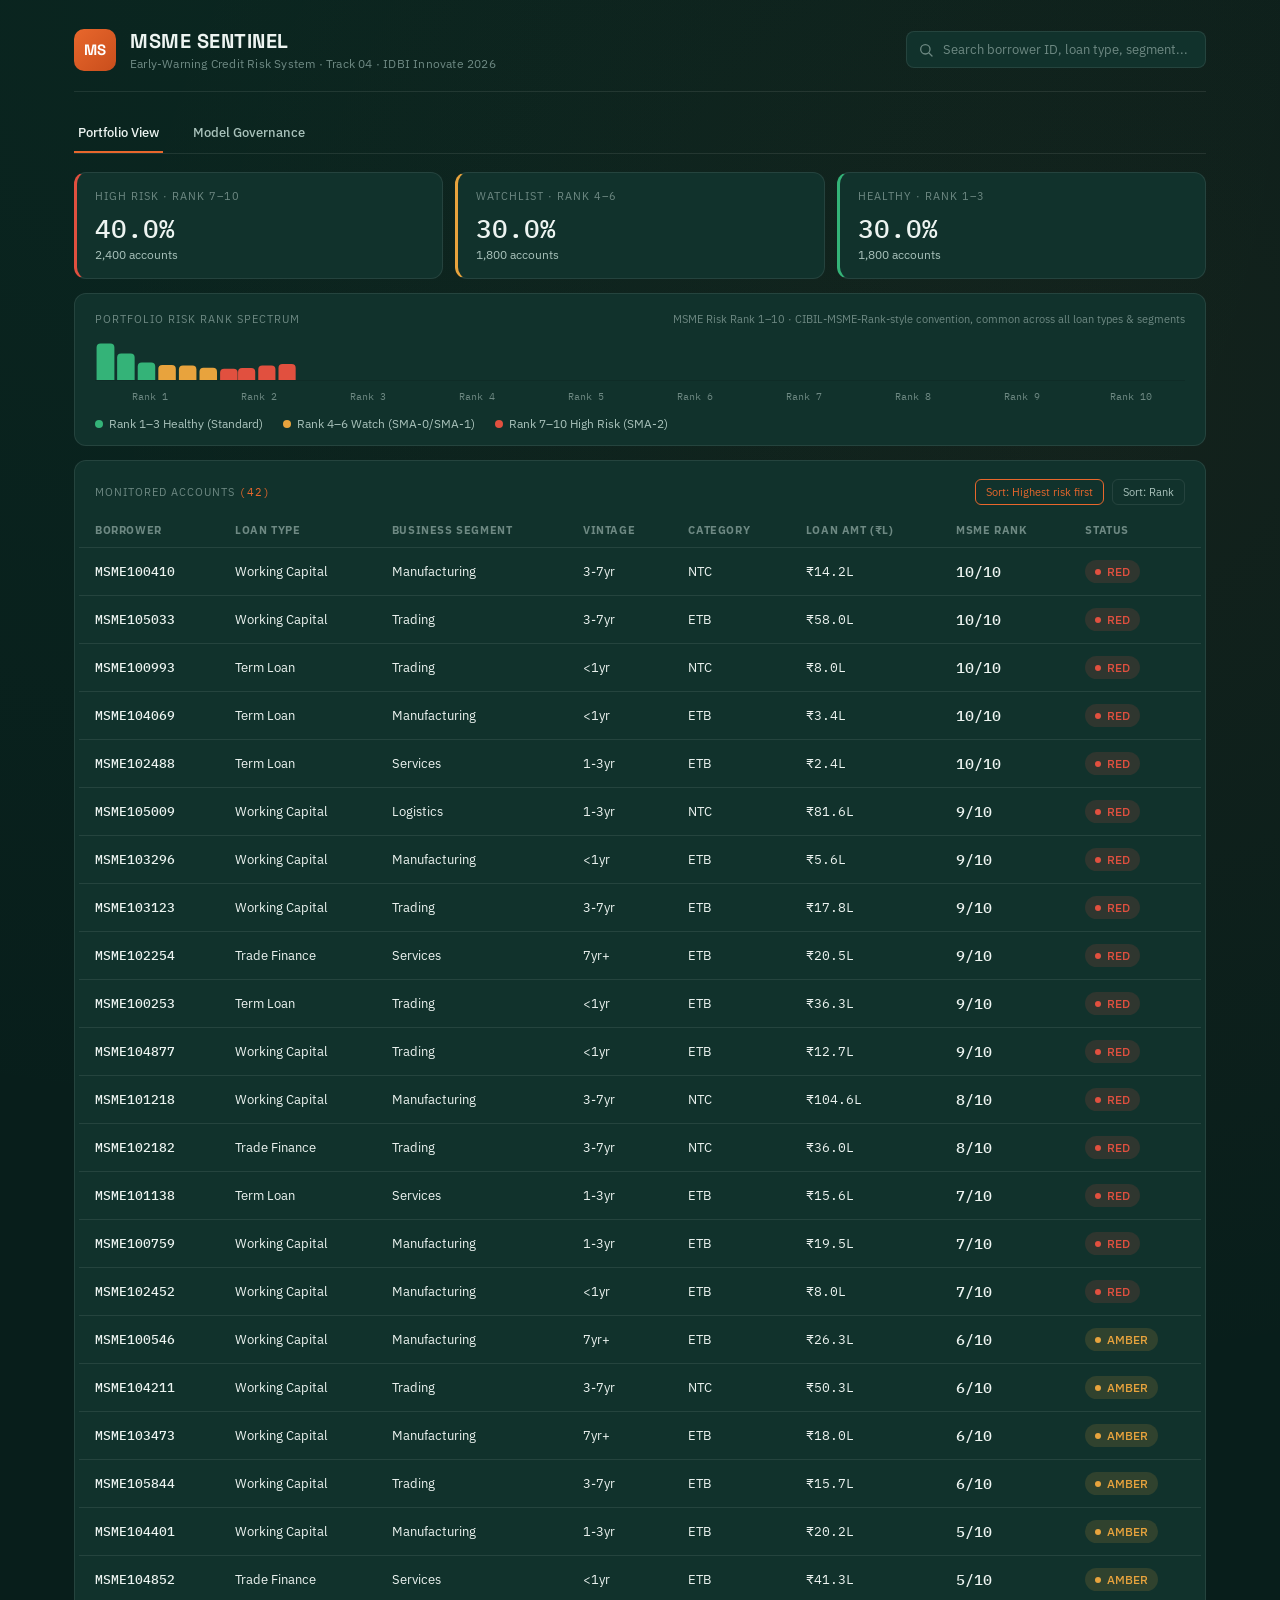
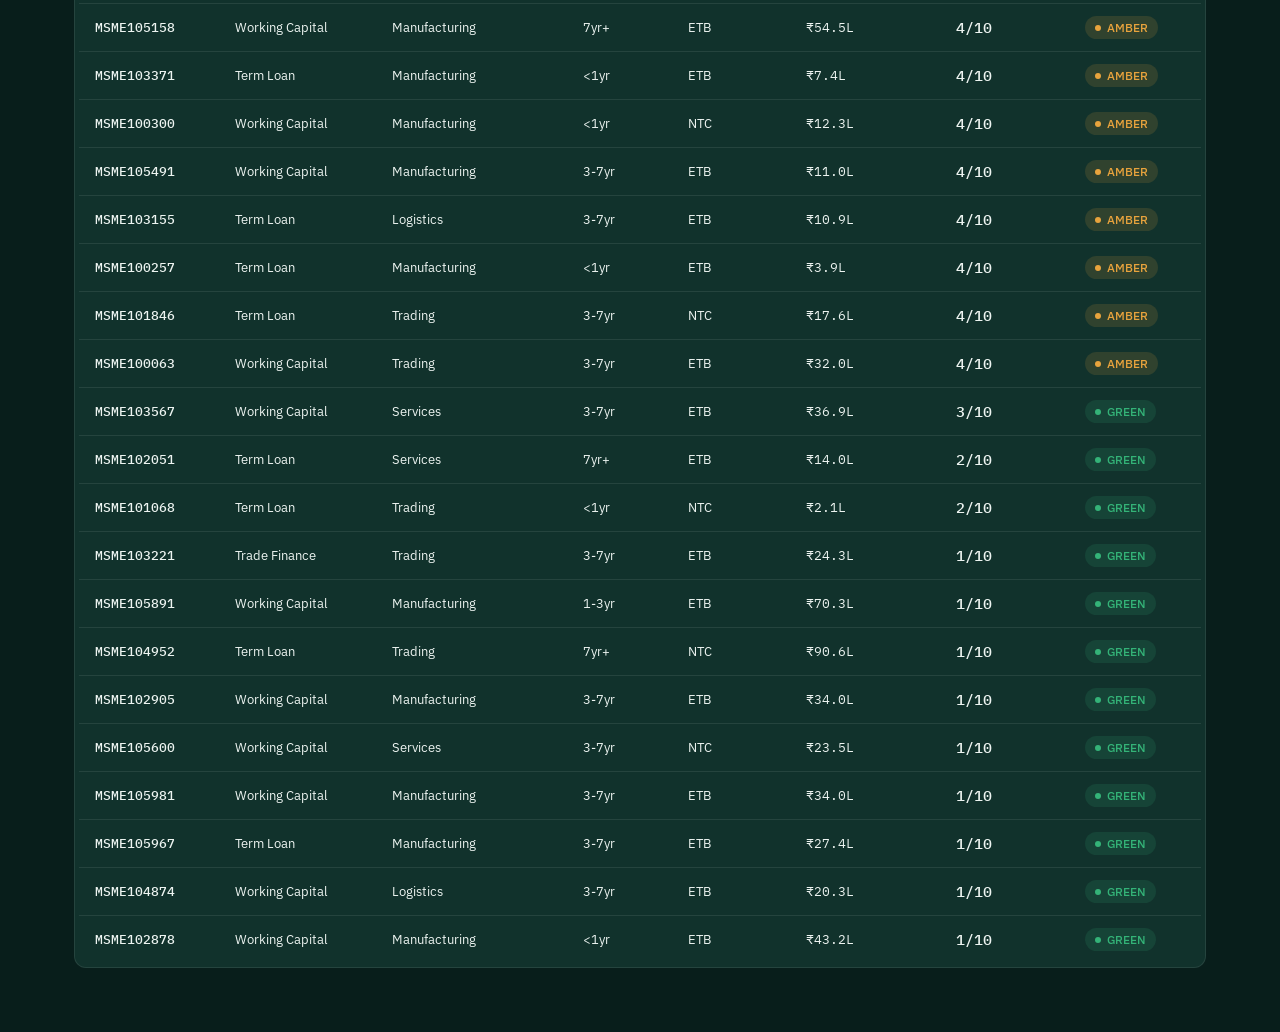
==== dashboard/index.html @ 447400e3 "Initial commit" ====
<!DOCTYPE html>
<html lang="en">
<head>
<meta charset="UTF-8" />
<meta name="viewport" content="width=device-width, initial-scale=1.0" />
<title>MSME Sentinel — Early Warning System | IDBI Innovate 2026</title>
<link rel="preconnect" href="https://fonts.googleapis.com">
<link href="https://fonts.googleapis.com/css2?family=Space+Grotesk:wght@500;600;700&family=IBM+Plex+Sans:wght@400;500;600&family=IBM+Plex+Mono:wght@400;500;600&display=swap" rel="stylesheet">
<script src="vendor/chart.umd.js"></script>
<link rel="stylesheet" href="style.css">
</head>
<body>

<div class="app">

  <header class="topbar">
    <div class="brand">
      <div class="brand-mark">MS</div>
      <div class="brand-text">
        <div class="brand-name">MSME SENTINEL</div>
        <div class="brand-tag">Early-Warning Credit Risk System &middot; Track 04 &middot; IDBI Innovate 2026</div>
      </div>
    </div>
    <div class="topbar-right">
      <div class="search-wrap">
        <svg class="search-icon" viewBox="0 0 24 24" width="16" height="16"><circle cx="11" cy="11" r="7" fill="none" stroke="currentColor" stroke-width="2"/><line x1="21" y1="21" x2="16.65" y2="16.65" stroke="currentColor" stroke-width="2" stroke-linecap="round"/></svg>
        <input id="searchInput" type="text" placeholder="Search borrower ID, loan type, segment..." />
      </div>
    </div>
  </header>

  <nav class="tabs">
    <button class="tab-btn active" data-tab="portfolio">Portfolio View</button>
    <button class="tab-btn" data-tab="governance">Model Governance</button>
  </nav>

  <div class="tab-panel" id="tabPortfolio">
    <section class="summary-strip">
      <div class="rag-tiles" id="ragTiles"></div>
    </section>

    <section class="spectrum-panel">
      <div class="spectrum-header">
        <span>PORTFOLIO RISK RANK SPECTRUM</span>
        <span class="spectrum-sub">MSME Risk Rank 1&ndash;10 &middot; CIBIL-MSME-Rank-style convention, common across all loan types &amp; segments</span>
      </div>
      <div id="spectrumChartWrap"><canvas id="spectrumChart" height="70"></canvas></div>
      <div class="spectrum-legend">
        <span><i class="dot green"></i>Rank 1&ndash;3 Healthy (Standard)</span>
        <span><i class="dot amber"></i>Rank 4&ndash;6 Watch (SMA-0/SMA-1)</span>
        <span><i class="dot red"></i>Rank 7&ndash;10 High Risk (SMA-2)</span>
      </div>
    </section>

    <section class="table-panel">
      <div class="table-header-row">
        <div class="table-title">MONITORED ACCOUNTS <span id="accountCount"></span></div>
        <div class="table-sort">
          <button class="sort-btn active" data-sort="risk">Sort: Highest risk first</button>
          <button class="sort-btn" data-sort="rank">Sort: Rank</button>
        </div>
      </div>
      <div class="table-wrap">
        <table id="accountsTable">
          <thead>
            <tr>
              <th>Borrower</th>
              <th>Loan Type</th>
              <th>Business Segment</th>
              <th>Vintage</th>
              <th>Category</th>
              <th>Loan Amt (₹L)</th>
              <th>MSME Rank</th>
              <th>Status</th>
            </tr>
          </thead>
          <tbody id="accountsTbody"></tbody>
        </table>
      </div>
    </section>
  </div>

  <div class="tab-panel hidden" id="tabGovernance">
    <section class="gov-panel">
      <div class="gov-header">
        <div>
          <div class="gov-title">Model Performance &amp; Validation</div>
          <div class="gov-sub">For model risk, audit, and technical review &middot; not part of daily loan-officer workflow</div>
        </div>
      </div>

      <div class="gov-primary">
        <div class="gov-primary-label">PRIMARY METRIC (per problem statement ask)</div>
        <div class="gov-primary-row">
          <div class="gov-primary-value" id="govBalancedAcc">--</div>
          <div class="gov-primary-desc">
            Balanced Accuracy<br/>
            <span class="gov-note">Correctly accounts for class imbalance in default data — see note below</span>
          </div>
        </div>
      </div>

      <div class="gov-supporting-label">SUPPORTING RIGOR METRICS</div>
      <div class="gov-metrics-grid" id="govMetricsGrid"></div>

      <div class="gov-callout">
        <strong>Why balanced accuracy, not raw accuracy:</strong> on this imbalanced default dataset, a model
        that predicts "no default" for every account can score 90%+ raw accuracy while being useless.
        Balanced accuracy (average of sensitivity and specificity) is still honestly "accuracy" — just measured
        correctly. AUC-ROC, KS-statistic, and Gini coefficient are the industry-standard credit-risk metrics that
        confirm this number reflects real discriminative power, not an artifact of class imbalance.
        Full reasoning: <code>docs/metrics_note.md</code>.
      </div>
    </section>
  </div>

</div>

<div class="scrim" id="scrim"></div>
<aside class="drawer" id="drawer">
  <button class="drawer-close" id="drawerClose" aria-label="Close">&times;</button>
  <div id="drawerContent"></div>
</aside>

<script src="app.js"></script>
</body>
</html>
---- dashboard/style.css ----
:root {
  --ink-950: #081E1B;
  --ink-900: #0C2723;
  --panel-850: #11322C;
  --panel-800: #163B34;
  --hairline: rgba(237, 244, 241, 0.09);
  --text-hi: #EDF4F1;
  --text-mid: #A9C2BB;
  --text-low: #6E8983;
  --accent-orange: #E8672C;
  --accent-orange-dim: rgba(232, 103, 44, 0.16);
  --green: #34B378;
  --green-dim: rgba(52, 179, 120, 0.14);
  --amber: #E8A33D;
  --amber-dim: rgba(232, 163, 61, 0.14);
  --red: #E1503F;
  --red-dim: rgba(225, 80, 63, 0.14);

  --font-display: 'Space Grotesk', sans-serif;
  --font-body: 'IBM Plex Sans', sans-serif;
  --font-mono: 'IBM Plex Mono', monospace;
}

* { box-sizing: border-box; }

body {
  margin: 0;
  background: var(--ink-950);
  background-image:
    radial-gradient(circle at 15% 0%, rgba(52,179,120,0.05), transparent 40%),
    radial-gradient(circle at 85% 15%, rgba(232,103,44,0.05), transparent 40%);
  color: var(--text-hi);
  font-family: var(--font-body);
  -webkit-font-smoothing: antialiased;
}

.app {
  max-width: 1180px;
  margin: 0 auto;
  padding: 28px 24px 64px;
}

/* ---------- Topbar ---------- */
.topbar {
  display: flex;
  justify-content: space-between;
  align-items: center;
  padding-bottom: 20px;
  border-bottom: 1px solid var(--hairline);
  margin-bottom: 22px;
  flex-wrap: wrap;
  gap: 16px;
}
.brand { display: flex; align-items: center; gap: 14px; }
.brand-mark {
  width: 42px; height: 42px;
  border-radius: 10px;
  background: linear-gradient(135deg, var(--accent-orange), #c94e1c);
  display: flex; align-items: center; justify-content: center;
  font-family: var(--font-display);
  font-weight: 700;
  font-size: 15px;
  color: #fff;
  letter-spacing: 0.5px;
  flex-shrink: 0;
}
.brand-name {
  font-family: var(--font-display);
  font-weight: 700;
  font-size: 20px;
  letter-spacing: 0.5px;
}
.brand-tag {
  font-size: 12px;
  color: var(--text-low);
  margin-top: 2px;
  letter-spacing: 0.2px;
}
.search-wrap {
  position: relative;
  display: flex;
  align-items: center;
}
.search-icon {
  position: absolute;
  left: 12px;
  color: var(--text-low);
}
#searchInput {
  background: var(--panel-850);
  border: 1px solid var(--hairline);
  border-radius: 8px;
  padding: 9px 14px 9px 36px;
  color: var(--text-hi);
  font-family: var(--font-body);
  font-size: 13px;
  width: 300px;
  outline: none;
  transition: border-color 0.15s;
}
#searchInput:focus { border-color: var(--accent-orange); }
#searchInput::placeholder { color: var(--text-low); }

/* ---------- Summary strip ---------- */
.summary-strip {
  display: flex;
  gap: 14px;
  margin-bottom: 14px;
  flex-wrap: wrap;
}
.rag-tiles { display: flex; gap: 12px; flex: 1; min-width: 320px; }
.rag-tile {
  flex: 1;
  background: var(--panel-850);
  border: 1px solid var(--hairline);
  border-radius: 12px;
  padding: 16px 18px;
  border-left: 3px solid transparent;
}
.rag-tile.green { border-left-color: var(--green); }
.rag-tile.amber { border-left-color: var(--amber); }
.rag-tile.red { border-left-color: var(--red); }
.rag-tile-label {
  font-size: 11px;
  letter-spacing: 1px;
  color: var(--text-low);
  text-transform: uppercase;
  margin-bottom: 8px;
}
.rag-tile-value {
  font-family: var(--font-mono);
  font-size: 26px;
  font-weight: 500;
}
.rag-tile-sub { font-size: 12px; color: var(--text-mid); margin-top: 2px; }

.metrics-tile {
  background: var(--panel-850);
  border: 1px solid var(--hairline);
  border-radius: 12px;
  padding: 16px 18px;
  min-width: 300px;
}
.metrics-tile-label {
  font-size: 11px; letter-spacing: 1px; color: var(--text-low);
  margin-bottom: 10px;
}
.metrics-row { display: flex; gap: 22px; }
.metric-item { display: flex; flex-direction: column; }
.metric-value {
  font-family: var(--font-mono);
  font-size: 20px;
  color: var(--accent-orange);
}
.metric-label { font-size: 11px; color: var(--text-mid); margin-top: 2px; }

/* ---------- Spectrum ---------- */
.spectrum-panel {
  background: var(--panel-850);
  border: 1px solid var(--hairline);
  border-radius: 12px;
  padding: 18px 20px 14px;
  margin-bottom: 14px;
}
.spectrum-header {
  display: flex;
  justify-content: space-between;
  align-items: baseline;
  font-size: 11px;
  letter-spacing: 1px;
  color: var(--text-low);
  margin-bottom: 10px;
  flex-wrap: wrap;
  gap: 4px;
}
.spectrum-sub { text-transform: none; letter-spacing: 0; color: var(--text-low); }
#spectrumChartWrap { height: 70px; }
.spectrum-legend {
  display: flex; gap: 20px; margin-top: 10px;
  font-size: 12px; color: var(--text-mid);
}
.spectrum-legend .dot { display: inline-block; width: 8px; height: 8px; border-radius: 50%; margin-right: 6px; }
.dot.red { background: var(--red); }
.dot.amber { background: var(--amber); }
.dot.green { background: var(--green); }

/* ---------- Table ---------- */
.table-panel {
  background: var(--panel-850);
  border: 1px solid var(--hairline);
  border-radius: 12px;
  padding: 6px 4px 4px;
}
.table-header-row {
  display: flex; justify-content: space-between; align-items: center;
  padding: 12px 16px 8px;
  flex-wrap: wrap; gap: 8px;
}
.table-title {
  font-size: 11px; letter-spacing: 1px; color: var(--text-low);
}
#accountCount { color: var(--accent-orange); font-family: var(--font-mono); }
.table-sort { display: flex; gap: 8px; }
.sort-btn {
  background: transparent;
  border: 1px solid var(--hairline);
  color: var(--text-mid);
  font-size: 11px;
  padding: 5px 10px;
  border-radius: 6px;
  cursor: pointer;
  font-family: var(--font-body);
}
.sort-btn.active { border-color: var(--accent-orange); color: var(--accent-orange); }

.table-wrap { overflow-x: auto; }
table { width: 100%; border-collapse: collapse; }
thead th {
  text-align: left;
  font-size: 10.5px;
  letter-spacing: 0.6px;
  text-transform: uppercase;
  color: var(--text-low);
  padding: 10px 16px;
  border-bottom: 1px solid var(--hairline);
  white-space: nowrap;
}
tbody td {
  padding: 12px 16px;
  font-size: 13px;
  border-bottom: 1px solid var(--hairline);
  white-space: nowrap;
}
tbody tr { cursor: pointer; transition: background 0.1s; }
tbody tr:hover { background: rgba(237,244,241,0.03); }
tbody tr:last-child td { border-bottom: none; }
.mono { font-family: var(--font-mono); }
.borrower-id { color: var(--text-hi); font-family: var(--font-mono); font-weight: 500; }

.badge {
  display: inline-flex; align-items: center; gap: 6px;
  font-size: 11.5px; font-weight: 500;
  padding: 4px 10px; border-radius: 20px;
}
.badge .dot { width: 6px; height: 6px; border-radius: 50%; }
.badge.green { background: var(--green-dim); color: var(--green); }
.badge.amber { background: var(--amber-dim); color: var(--amber); }
.badge.red { background: var(--red-dim); color: var(--red); }
.badge.green .dot { background: var(--green); }
.badge.amber .dot { background: var(--amber); }
.badge.red .dot { background: var(--red); }

.score-cell { font-family: var(--font-mono); font-size: 15px; font-weight: 500; color: var(--text-hi); }

/* ---------- Drawer ---------- */
.scrim {
  position: fixed; inset: 0;
  background: rgba(4,12,10,0.55);
  backdrop-filter: blur(2px);
  opacity: 0; pointer-events: none;
  transition: opacity 0.2s;
  z-index: 40;
}
.scrim.open { opacity: 1; pointer-events: auto; }

.drawer {
  position: fixed; top: 0; right: 0; bottom: 0;
  width: min(460px, 92vw);
  background: var(--ink-900);
  border-left: 1px solid var(--hairline);
  transform: translateX(100%);
  transition: transform 0.25s cubic-bezier(.4,0,.2,1);
  z-index: 50;
  overflow-y: auto;
  padding: 24px 26px 40px;
}
.drawer.open { transform: translateX(0); }
.drawer-close {
  position: absolute; top: 18px; right: 20px;
  background: none; border: none; color: var(--text-mid);
  font-size: 22px; cursor: pointer; line-height: 1;
}
.drawer-close:hover { color: var(--text-hi); }

.dw-id { font-family: var(--font-mono); font-size: 13px; color: var(--text-mid); }
.dw-meta { font-size: 13px; color: var(--text-mid); margin-top: 4px; margin-bottom: 20px; }

.dw-score-row { display: flex; align-items: flex-end; gap: 16px; margin-bottom: 18px; }
.dw-score { font-family: var(--font-mono); font-size: 52px; font-weight: 500; line-height: 1; }
.dw-score.green { color: var(--green); }
.dw-score.amber { color: var(--amber); }
.dw-score.red { color: var(--red); }
.dw-pd { font-size: 12px; color: var(--text-mid); padding-bottom: 6px; }

.dw-section-label {
  font-size: 10.5px; letter-spacing: 1px; text-transform: uppercase;
  color: var(--text-low); margin: 22px 0 10px;
}
.dw-chart-wrap { height: 160px; background: var(--panel-800); border-radius: 10px; padding: 10px; }

.reason-list { list-style: none; padding: 0; margin: 0; }
.reason-list li {
  display: flex; align-items: center; gap: 10px;
  padding: 9px 0; font-size: 13.5px;
  border-bottom: 1px solid var(--hairline);
}
.reason-list li:last-child { border-bottom: none; }
.reason-list .rdot { width: 6px; height: 6px; border-radius: 50%; flex-shrink: 0; }

.meta-grid {
  display: grid; grid-template-columns: 1fr 1fr; gap: 12px 16px;
  margin-top: 4px;
}
.meta-item { }
.meta-item-label { font-size: 10.5px; color: var(--text-low); text-transform: uppercase; letter-spacing: 0.5px; }
.meta-item-value { font-size: 13.5px; margin-top: 3px; }
.meta-item-value.mono { font-family: var(--font-mono); }

/* ---------- Tabs ---------- */
.tabs {
  display: flex;
  gap: 4px;
  margin-bottom: 18px;
  border-bottom: 1px solid var(--hairline);
}
.tab-btn {
  background: transparent;
  border: none;
  color: var(--text-mid);
  font-family: var(--font-body);
  font-size: 13px;
  font-weight: 500;
  padding: 10px 4px;
  margin-right: 22px;
  cursor: pointer;
  border-bottom: 2px solid transparent;
  transition: color 0.15s, border-color 0.15s;
}
.tab-btn.active { color: var(--text-hi); border-bottom-color: var(--accent-orange); }
.tab-btn:hover:not(.active) { color: var(--text-hi); }
.tab-panel.hidden { display: none; }

/* ---------- Model Governance panel ---------- */
.gov-panel {
  background: var(--panel-850);
  border: 1px solid var(--hairline);
  border-radius: 12px;
  padding: 24px 26px;
}
.gov-header { margin-bottom: 20px; }
.gov-title { font-family: var(--font-display); font-size: 16px; font-weight: 600; }
.gov-sub { font-size: 12px; color: var(--text-low); margin-top: 3px; }

.gov-primary-label, .gov-supporting-label {
  font-size: 10.5px; letter-spacing: 1px; color: var(--text-low); margin-bottom: 10px;
}
.gov-primary {
  background: var(--panel-800);
  border-radius: 10px;
  padding: 18px 20px;
  margin-bottom: 22px;
}
.gov-primary-row { display: flex; align-items: center; gap: 18px; }
.gov-primary-value {
  font-family: var(--font-mono);
  font-size: 42px;
  font-weight: 500;
  color: var(--accent-orange);
}
.gov-primary-desc { font-size: 13px; color: var(--text-hi); }
.gov-note { font-size: 11.5px; color: var(--text-low); }

.gov-metrics-grid {
  display: grid;
  grid-template-columns: repeat(4, 1fr);
  gap: 14px;
  margin-bottom: 22px;
}
.gov-metric-card {
  background: var(--panel-800);
  border-radius: 10px;
  padding: 14px 16px;
}
.gov-metric-value { font-family: var(--font-mono); font-size: 20px; color: var(--text-hi); }
.gov-metric-label { font-size: 11px; color: var(--text-mid); margin-top: 4px; }

.gov-callout {
  font-size: 12.5px;
  line-height: 1.6;
  color: var(--text-mid);
  border-left: 3px solid var(--accent-orange);
  padding: 12px 16px;
  background: rgba(232,103,44,0.06);
  border-radius: 0 8px 8px 0;
}
.gov-callout code { font-family: var(--font-mono); font-size: 11.5px; color: var(--accent-orange); }

@media (max-width: 720px) {
  .rag-tiles { flex-wrap: wrap; }
  .rag-tile { flex: 1 1 calc(50% - 6px); min-width: 0; }
  #searchInput { width: 100%; }
  .topbar-right { width: 100%; }
  .gov-metrics-grid { grid-template-columns: repeat(2, 1fr); }
}
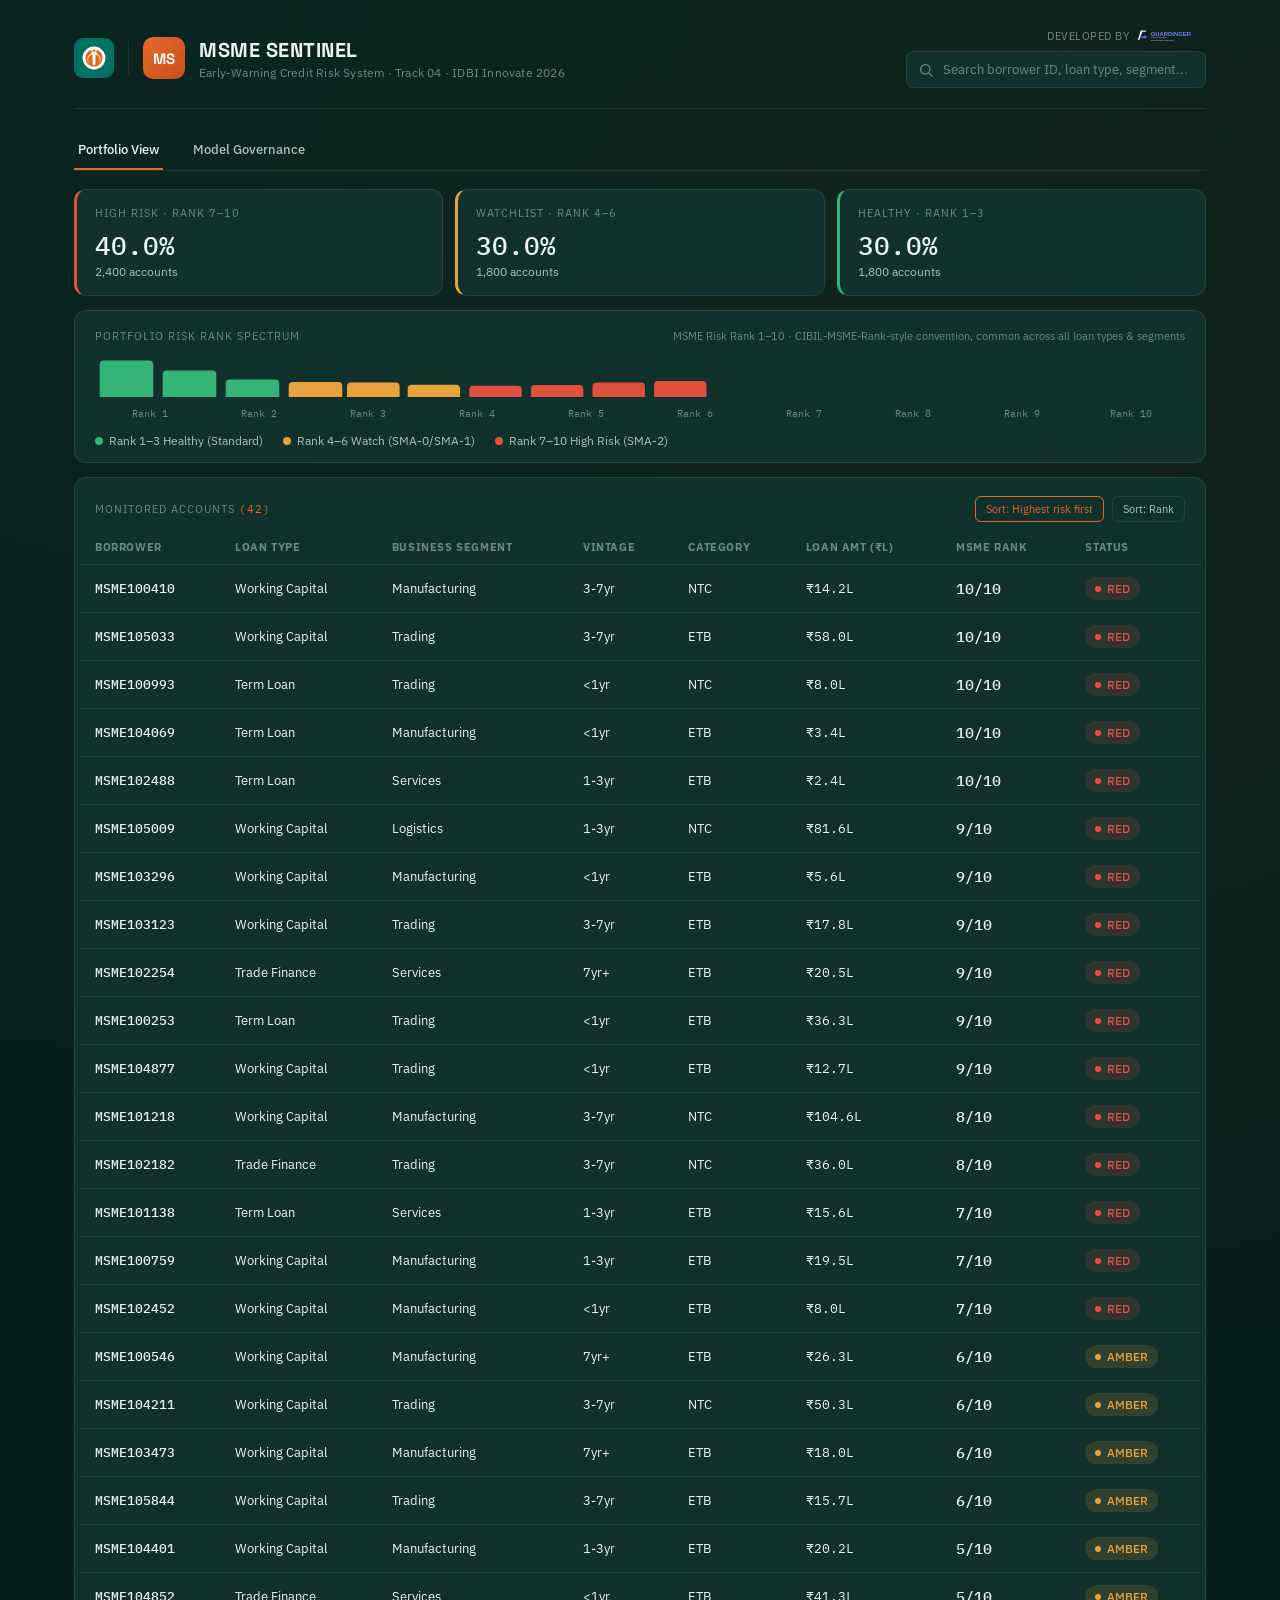
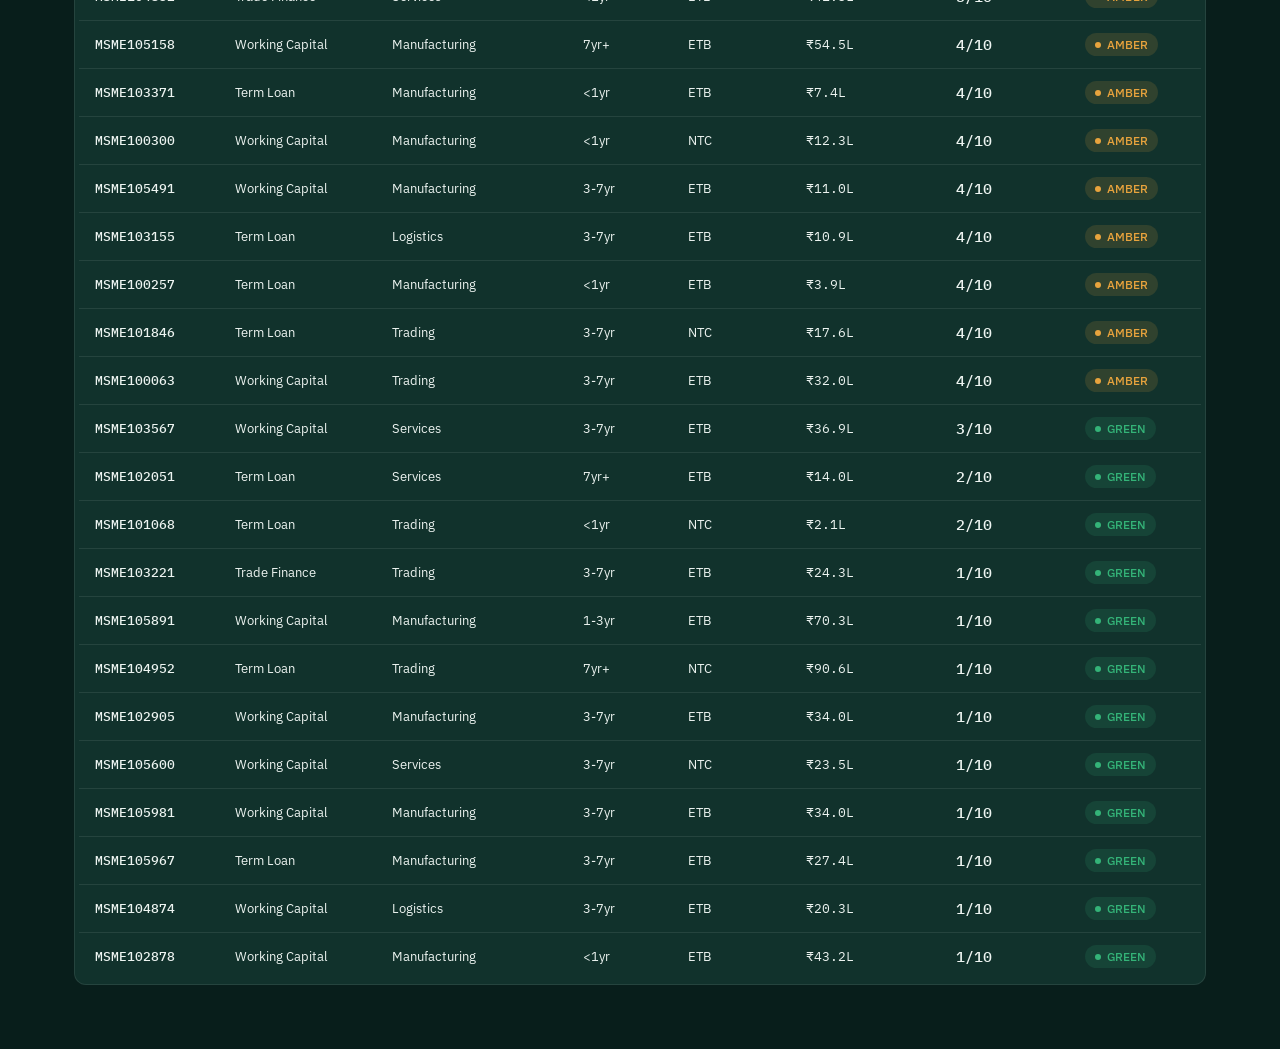
==== commit bc786a0a: "Add IDBI Bank + Guardinger branding, team details, and wireframe diagram" ====
--- a/dashboard/index.html
+++ b/dashboard/index.html
@@ -4,6 +4,7 @@
 <meta charset="UTF-8" />
 <meta name="viewport" content="width=device-width, initial-scale=1.0" />
 <title>MSME Sentinel — Early Warning System | IDBI Innovate 2026</title>
+<link rel="icon" type="image/svg+xml" href="assets/idbi-bank-logo.svg">
 <link rel="preconnect" href="https://fonts.googleapis.com">
 <link href="https://fonts.googleapis.com/css2?family=Space+Grotesk:wght@500;600;700&family=IBM+Plex+Sans:wght@400;500;600&family=IBM+Plex+Mono:wght@400;500;600&display=swap" rel="stylesheet">
 <script src="vendor/chart.umd.js"></script>
@@ -15,6 +16,8 @@
 
   <header class="topbar">
     <div class="brand">
+      <img src="assets/idbi-bank-logo.svg" alt="IDBI Bank" class="institution-logo" />
+      <div class="brand-divider"></div>
       <div class="brand-mark">MS</div>
       <div class="brand-text">
         <div class="brand-name">MSME SENTINEL</div>
@@ -22,6 +25,10 @@
       </div>
     </div>
     <div class="topbar-right">
+      <div class="dev-credit">
+        <span class="dev-credit-label">Developed by</span>
+        <img src="assets/guardinger-logo-onDark.svg" alt="Guardinger Advanced Technologies" class="dev-credit-logo" />
+      </div>
       <div class="search-wrap">
         <svg class="search-icon" viewBox="0 0 24 24" width="16" height="16"><circle cx="11" cy="11" r="7" fill="none" stroke="currentColor" stroke-width="2"/><line x1="21" y1="21" x2="16.65" y2="16.65" stroke="currentColor" stroke-width="2" stroke-linecap="round"/></svg>
         <input id="searchInput" type="text" placeholder="Search borrower ID, loan type, segment..." />
--- a/dashboard/style.css
+++ b/dashboard/style.css
@@ -52,6 +52,17 @@
   gap: 16px;
 }
 .brand { display: flex; align-items: center; gap: 14px; }
+.institution-logo {
+  width: 40px; height: 40px;
+  border-radius: 9px;
+  flex-shrink: 0;
+}
+.brand-divider {
+  width: 1px;
+  height: 34px;
+  background: var(--hairline);
+  flex-shrink: 0;
+}
 .brand-mark {
   width: 42px; height: 42px;
   border-radius: 10px;
@@ -76,6 +87,24 @@
   margin-top: 2px;
   letter-spacing: 0.2px;
 }
+.topbar-right {
+  display: flex;
+  flex-direction: column;
+  align-items: flex-end;
+  gap: 8px;
+}
+.dev-credit {
+  display: flex;
+  align-items: center;
+  gap: 7px;
+}
+.dev-credit-label {
+  font-size: 10.5px;
+  letter-spacing: 0.5px;
+  color: var(--text-low);
+  text-transform: uppercase;
+}
+.dev-credit-logo { height: 15px; width: auto; }
 .search-wrap {
   position: relative;
   display: flex;
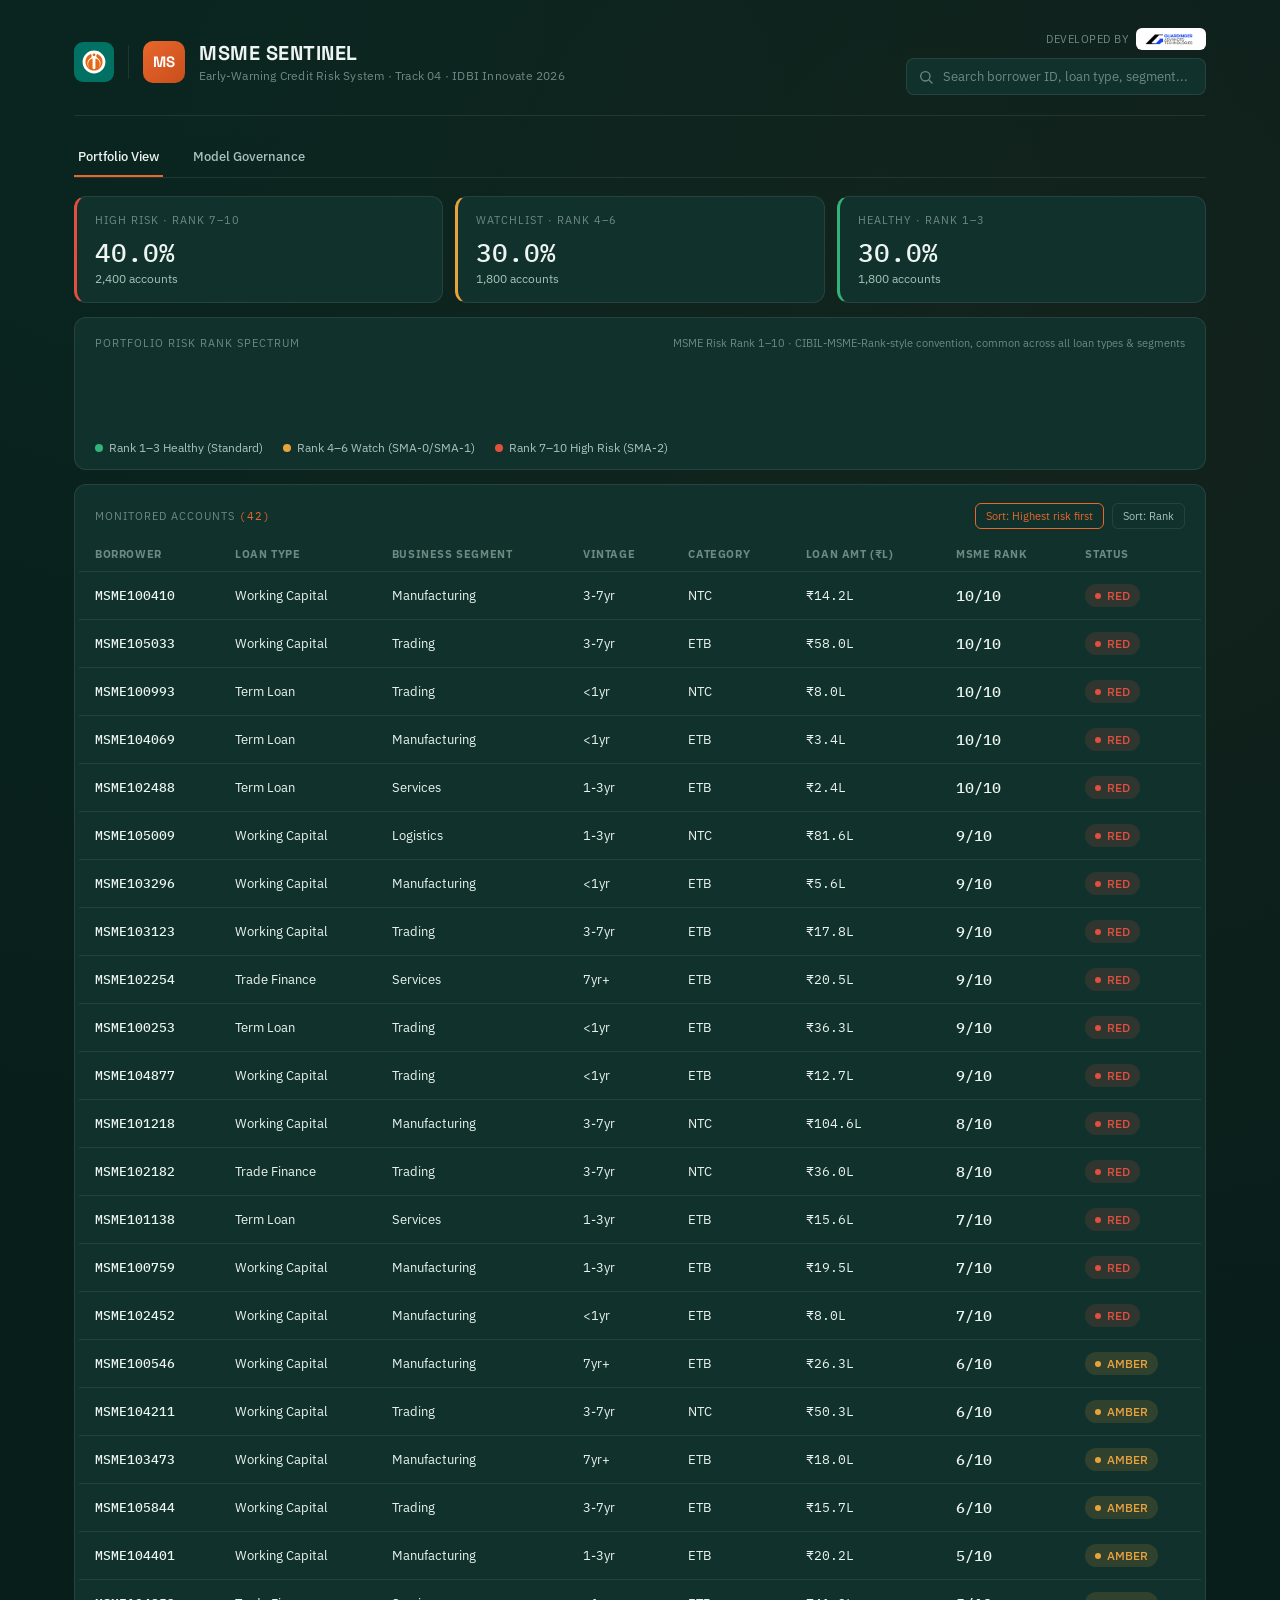
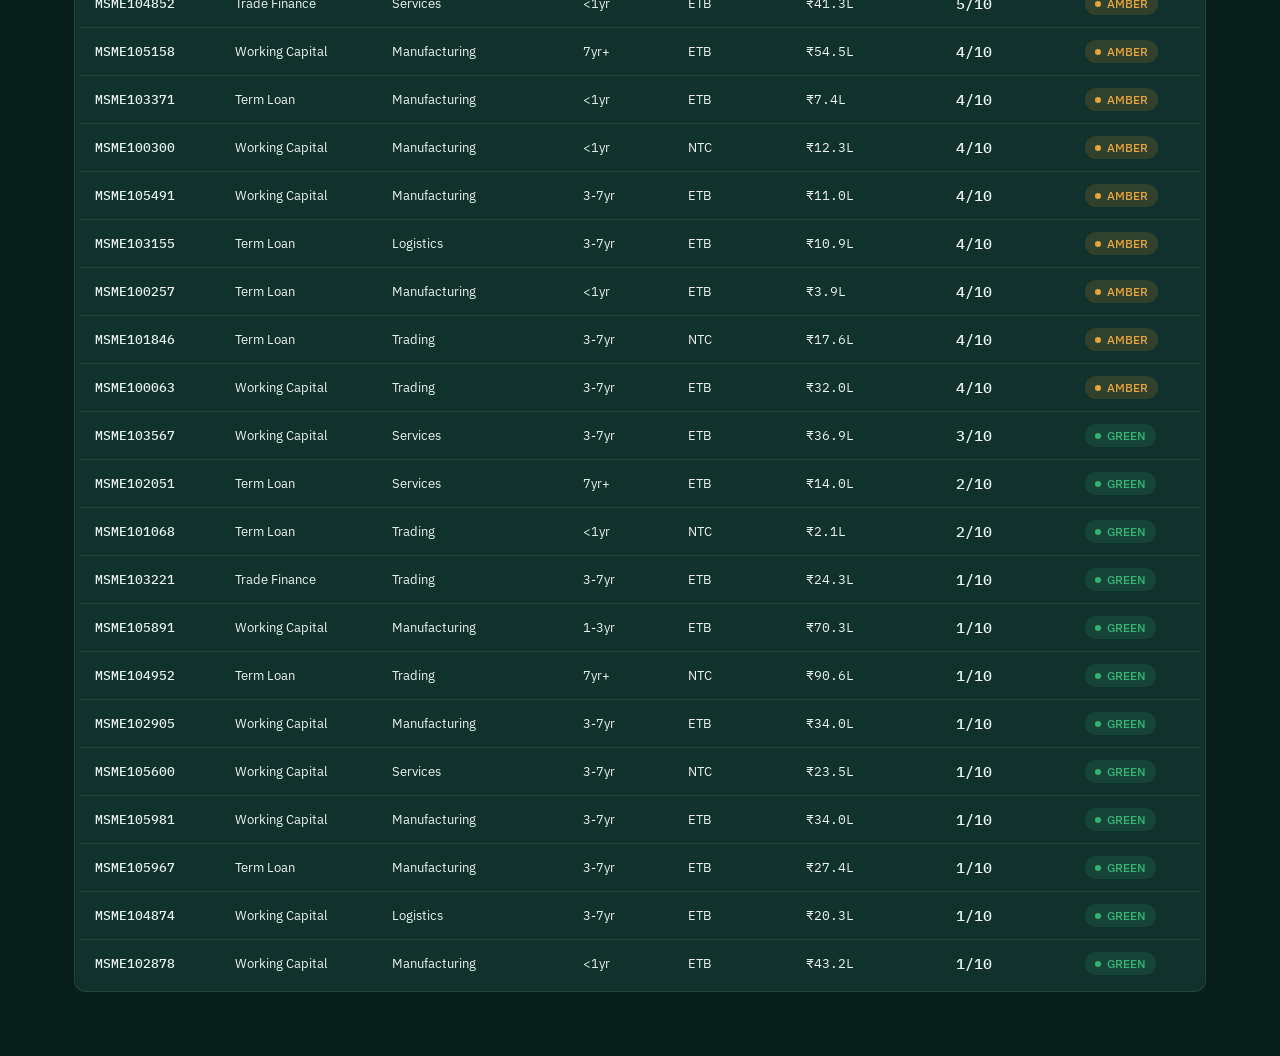
==== commit 0192dd1a: "Replace hand-drawn Guardinger logo with real brand assets" ====
--- a/dashboard/index.html
+++ b/dashboard/index.html
@@ -27,7 +27,7 @@
     <div class="topbar-right">
       <div class="dev-credit">
         <span class="dev-credit-label">Developed by</span>
-        <img src="assets/guardinger-logo-onDark.svg" alt="Guardinger Advanced Technologies" class="dev-credit-logo" />
+        <span class="dev-credit-chip"><img src="assets/guardinger-logo.png" alt="Guardinger Advanced Technologies" class="dev-credit-logo" /></span>
       </div>
       <div class="search-wrap">
         <svg class="search-icon" viewBox="0 0 24 24" width="16" height="16"><circle cx="11" cy="11" r="7" fill="none" stroke="currentColor" stroke-width="2"/><line x1="21" y1="21" x2="16.65" y2="16.65" stroke="currentColor" stroke-width="2" stroke-linecap="round"/></svg>
--- a/dashboard/style.css
+++ b/dashboard/style.css
@@ -104,7 +104,15 @@
   color: var(--text-low);
   text-transform: uppercase;
 }
-.dev-credit-logo { height: 15px; width: auto; }
+.dev-credit-chip {
+  display: inline-flex;
+  align-items: center;
+  background: #fff;
+  border-radius: 6px;
+  padding: 4px 9px;
+  line-height: 0;
+}
+.dev-credit-logo { height: 14px; width: auto; display: block; }
 .search-wrap {
   position: relative;
   display: flex;
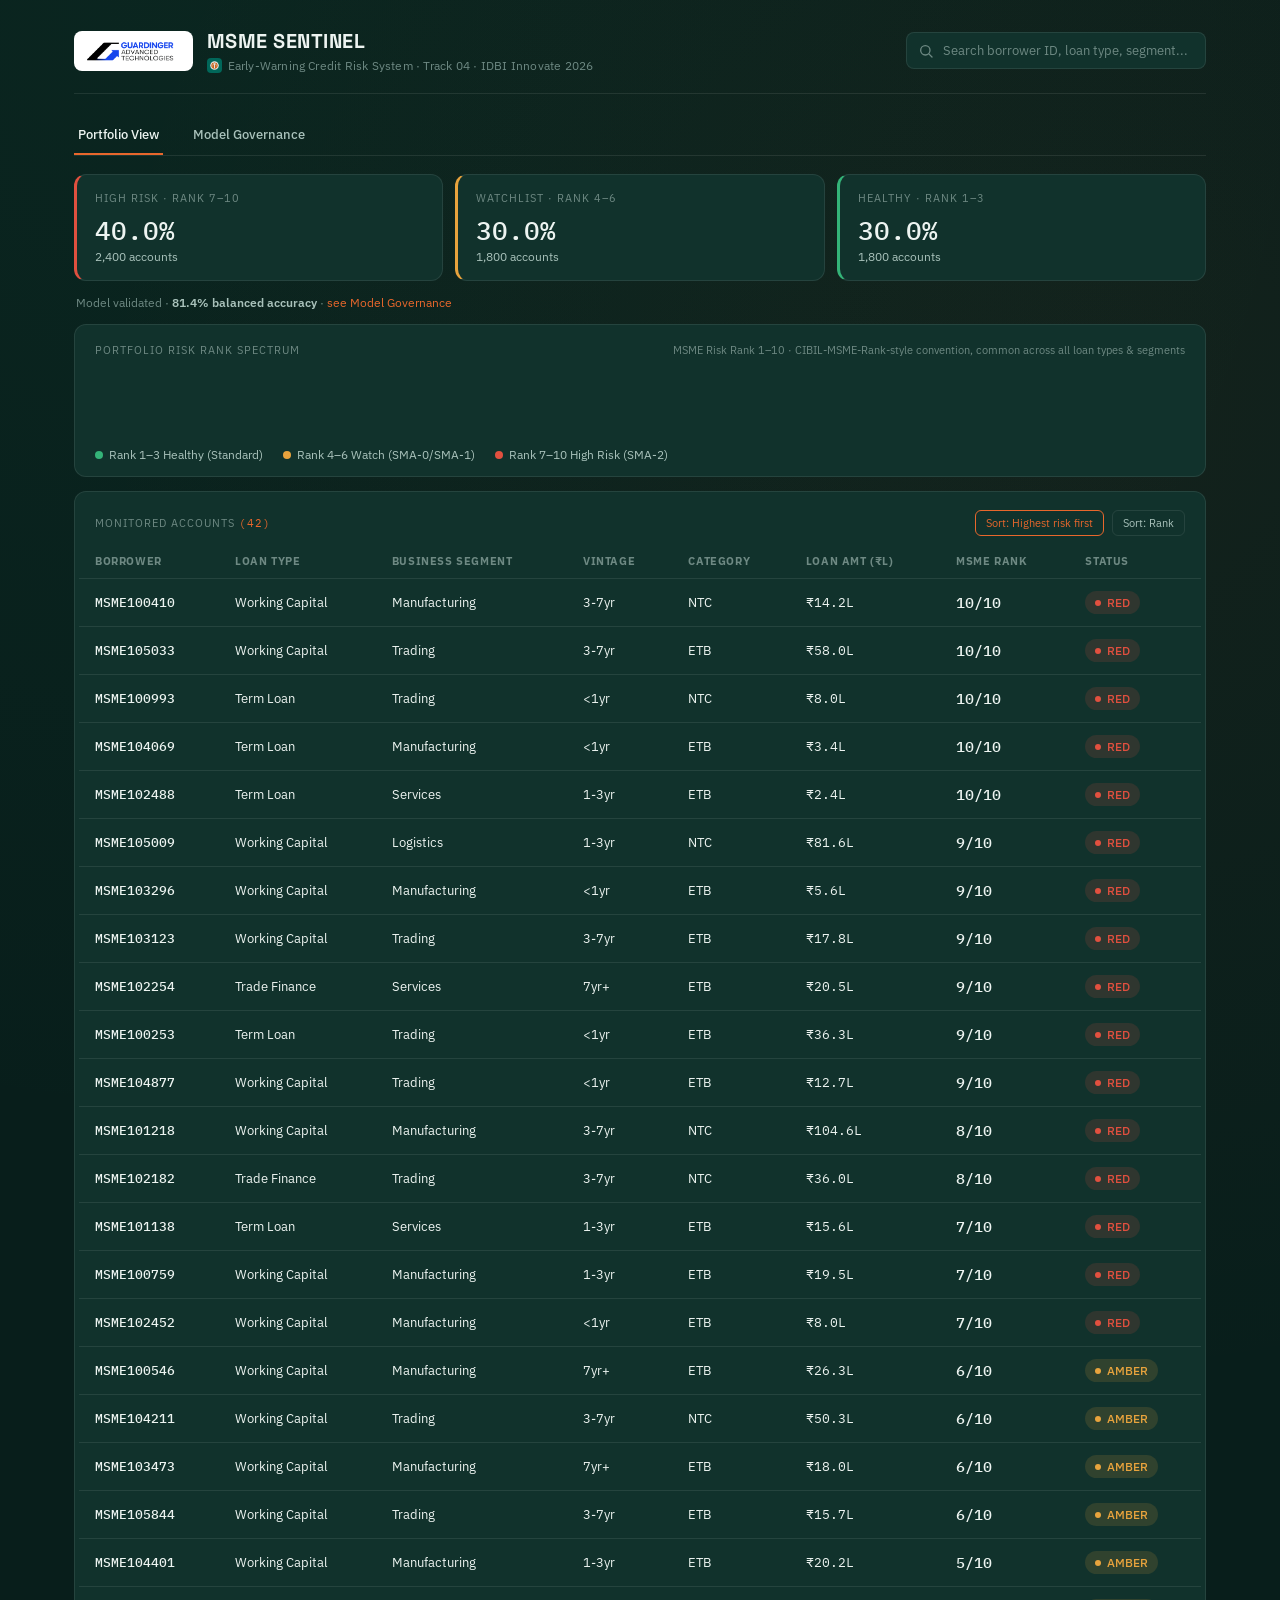
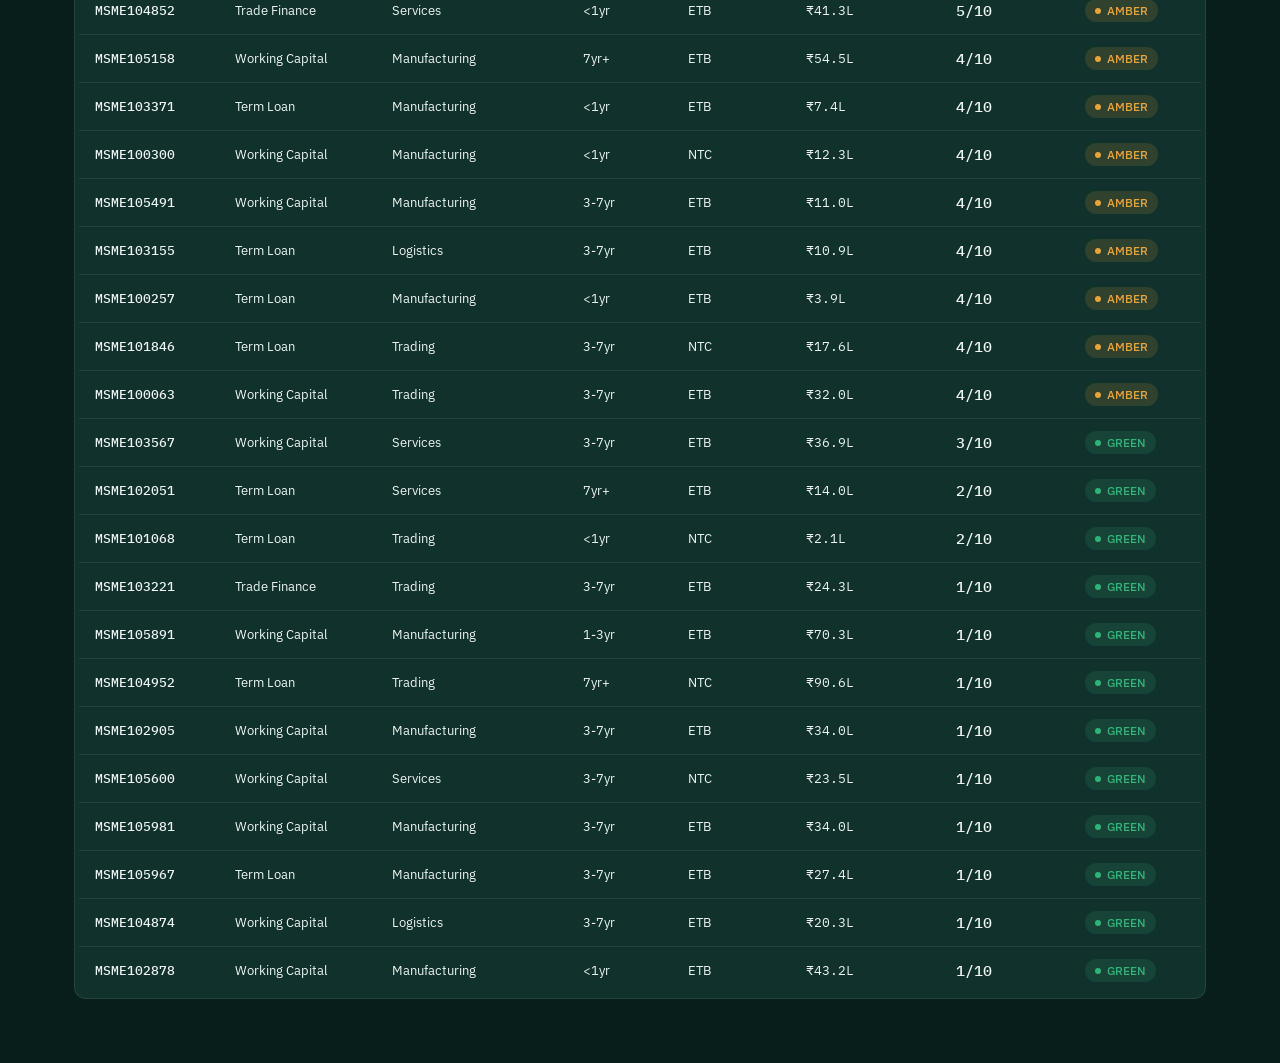
==== commit 3bf71fec: "Fix header branding, add loading/error states, accuracy callout, smoke test, LICENSE, and stale text" ====
--- a/dashboard/index.html
+++ b/dashboard/index.html
@@ -12,23 +12,22 @@
 </head>
 <body>
 
+<div id="statusOverlay" class="status-overlay">
+  <div class="status-spinner"></div>
+  <div class="status-text">Loading portfolio data&hellip;</div>
+</div>
+
 <div class="app">
 
   <header class="topbar">
     <div class="brand">
-      <img src="assets/idbi-bank-logo.svg" alt="IDBI Bank" class="institution-logo" />
-      <div class="brand-divider"></div>
-      <div class="brand-mark">MS</div>
+      <span class="brand-logo-chip"><img src="assets/guardinger-logo.png" alt="Guardinger Advanced Technologies" class="brand-logo" /></span>
       <div class="brand-text">
         <div class="brand-name">MSME SENTINEL</div>
-        <div class="brand-tag">Early-Warning Credit Risk System &middot; Track 04 &middot; IDBI Innovate 2026</div>
+        <div class="brand-tag"><img src="assets/idbi-bank-logo.svg" alt="IDBI Bank" class="idbi-context-icon" />Early-Warning Credit Risk System &middot; Track 04 &middot; IDBI Innovate 2026</div>
       </div>
     </div>
     <div class="topbar-right">
-      <div class="dev-credit">
-        <span class="dev-credit-label">Developed by</span>
-        <span class="dev-credit-chip"><img src="assets/guardinger-logo.png" alt="Guardinger Advanced Technologies" class="dev-credit-logo" /></span>
-      </div>
       <div class="search-wrap">
         <svg class="search-icon" viewBox="0 0 24 24" width="16" height="16"><circle cx="11" cy="11" r="7" fill="none" stroke="currentColor" stroke-width="2"/><line x1="21" y1="21" x2="16.65" y2="16.65" stroke="currentColor" stroke-width="2" stroke-linecap="round"/></svg>
         <input id="searchInput" type="text" placeholder="Search borrower ID, loan type, segment..." />
@@ -45,6 +44,8 @@
     <section class="summary-strip">
       <div class="rag-tiles" id="ragTiles"></div>
     </section>
+
+    <div class="portfolio-accuracy-note" id="portfolioAccuracyNote"></div>
 
     <section class="spectrum-panel">
       <div class="spectrum-header">
--- a/dashboard/style.css
+++ b/dashboard/style.css
@@ -23,6 +23,42 @@
 
 * { box-sizing: border-box; }
 
+/* ---------- Loading / error overlay ---------- */
+.status-overlay {
+  position: fixed;
+  inset: 0;
+  background: var(--ink-950);
+  display: flex;
+  flex-direction: column;
+  align-items: center;
+  justify-content: center;
+  gap: 16px;
+  z-index: 100;
+  transition: opacity 0.2s;
+}
+.status-spinner {
+  width: 32px; height: 32px;
+  border: 3px solid var(--hairline);
+  border-top-color: var(--accent-orange);
+  border-radius: 50%;
+  animation: status-spin 0.8s linear infinite;
+}
+@keyframes status-spin { to { transform: rotate(360deg); } }
+.status-text {
+  font-size: 13px;
+  color: var(--text-mid);
+  font-family: var(--font-body);
+}
+.status-overlay.is-error .status-icon {
+  width: 32px; height: 32px;
+  border-radius: 50%;
+  background: var(--red-dim);
+  color: var(--red);
+  display: flex; align-items: center; justify-content: center;
+  font-family: var(--font-display); font-weight: 700; font-size: 17px;
+}
+.status-overlay.is-error .status-text { color: var(--text-hi); }
+
 body {
   margin: 0;
   background: var(--ink-950);
@@ -52,29 +88,16 @@
   gap: 16px;
 }
 .brand { display: flex; align-items: center; gap: 14px; }
-.institution-logo {
-  width: 40px; height: 40px;
-  border-radius: 9px;
+.brand-logo-chip {
+  display: inline-flex;
+  align-items: center;
+  background: #fff;
+  border-radius: 8px;
+  padding: 7px 11px;
+  line-height: 0;
   flex-shrink: 0;
 }
-.brand-divider {
-  width: 1px;
-  height: 34px;
-  background: var(--hairline);
-  flex-shrink: 0;
-}
-.brand-mark {
-  width: 42px; height: 42px;
-  border-radius: 10px;
-  background: linear-gradient(135deg, var(--accent-orange), #c94e1c);
-  display: flex; align-items: center; justify-content: center;
-  font-family: var(--font-display);
-  font-weight: 700;
-  font-size: 15px;
-  color: #fff;
-  letter-spacing: 0.5px;
-  flex-shrink: 0;
-}
+.brand-logo { height: 26px; width: auto; display: block; }
 .brand-name {
   font-family: var(--font-display);
   font-weight: 700;
@@ -82,37 +105,24 @@
   letter-spacing: 0.5px;
 }
 .brand-tag {
+  display: flex;
+  align-items: center;
   font-size: 12px;
   color: var(--text-low);
-  margin-top: 2px;
+  margin-top: 4px;
   letter-spacing: 0.2px;
 }
+.idbi-context-icon {
+  width: 15px; height: 15px;
+  border-radius: 4px;
+  margin-right: 6px;
+  opacity: 0.88;
+  flex-shrink: 0;
+}
 .topbar-right {
   display: flex;
-  flex-direction: column;
-  align-items: flex-end;
-  gap: 8px;
-}
-.dev-credit {
-  display: flex;
-  align-items: center;
-  gap: 7px;
-}
-.dev-credit-label {
-  font-size: 10.5px;
-  letter-spacing: 0.5px;
-  color: var(--text-low);
-  text-transform: uppercase;
-}
-.dev-credit-chip {
-  display: inline-flex;
-  align-items: center;
-  background: #fff;
-  border-radius: 6px;
-  padding: 4px 9px;
-  line-height: 0;
-}
-.dev-credit-logo { height: 14px; width: auto; display: block; }
+  align-items: center;
+}
 .search-wrap {
   position: relative;
   display: flex;
@@ -170,6 +180,16 @@
   font-weight: 500;
 }
 .rag-tile-sub { font-size: 12px; color: var(--text-mid); margin-top: 2px; }
+
+.portfolio-accuracy-note {
+  font-size: 11.5px;
+  color: var(--text-low);
+  margin: 0 0 14px;
+  padding: 0 2px;
+}
+.portfolio-accuracy-note strong { color: var(--text-mid); font-weight: 600; }
+.portfolio-accuracy-note a { color: var(--accent-orange); text-decoration: none; cursor: pointer; }
+.portfolio-accuracy-note a:hover { text-decoration: underline; }
 
 .metrics-tile {
   background: var(--panel-850);
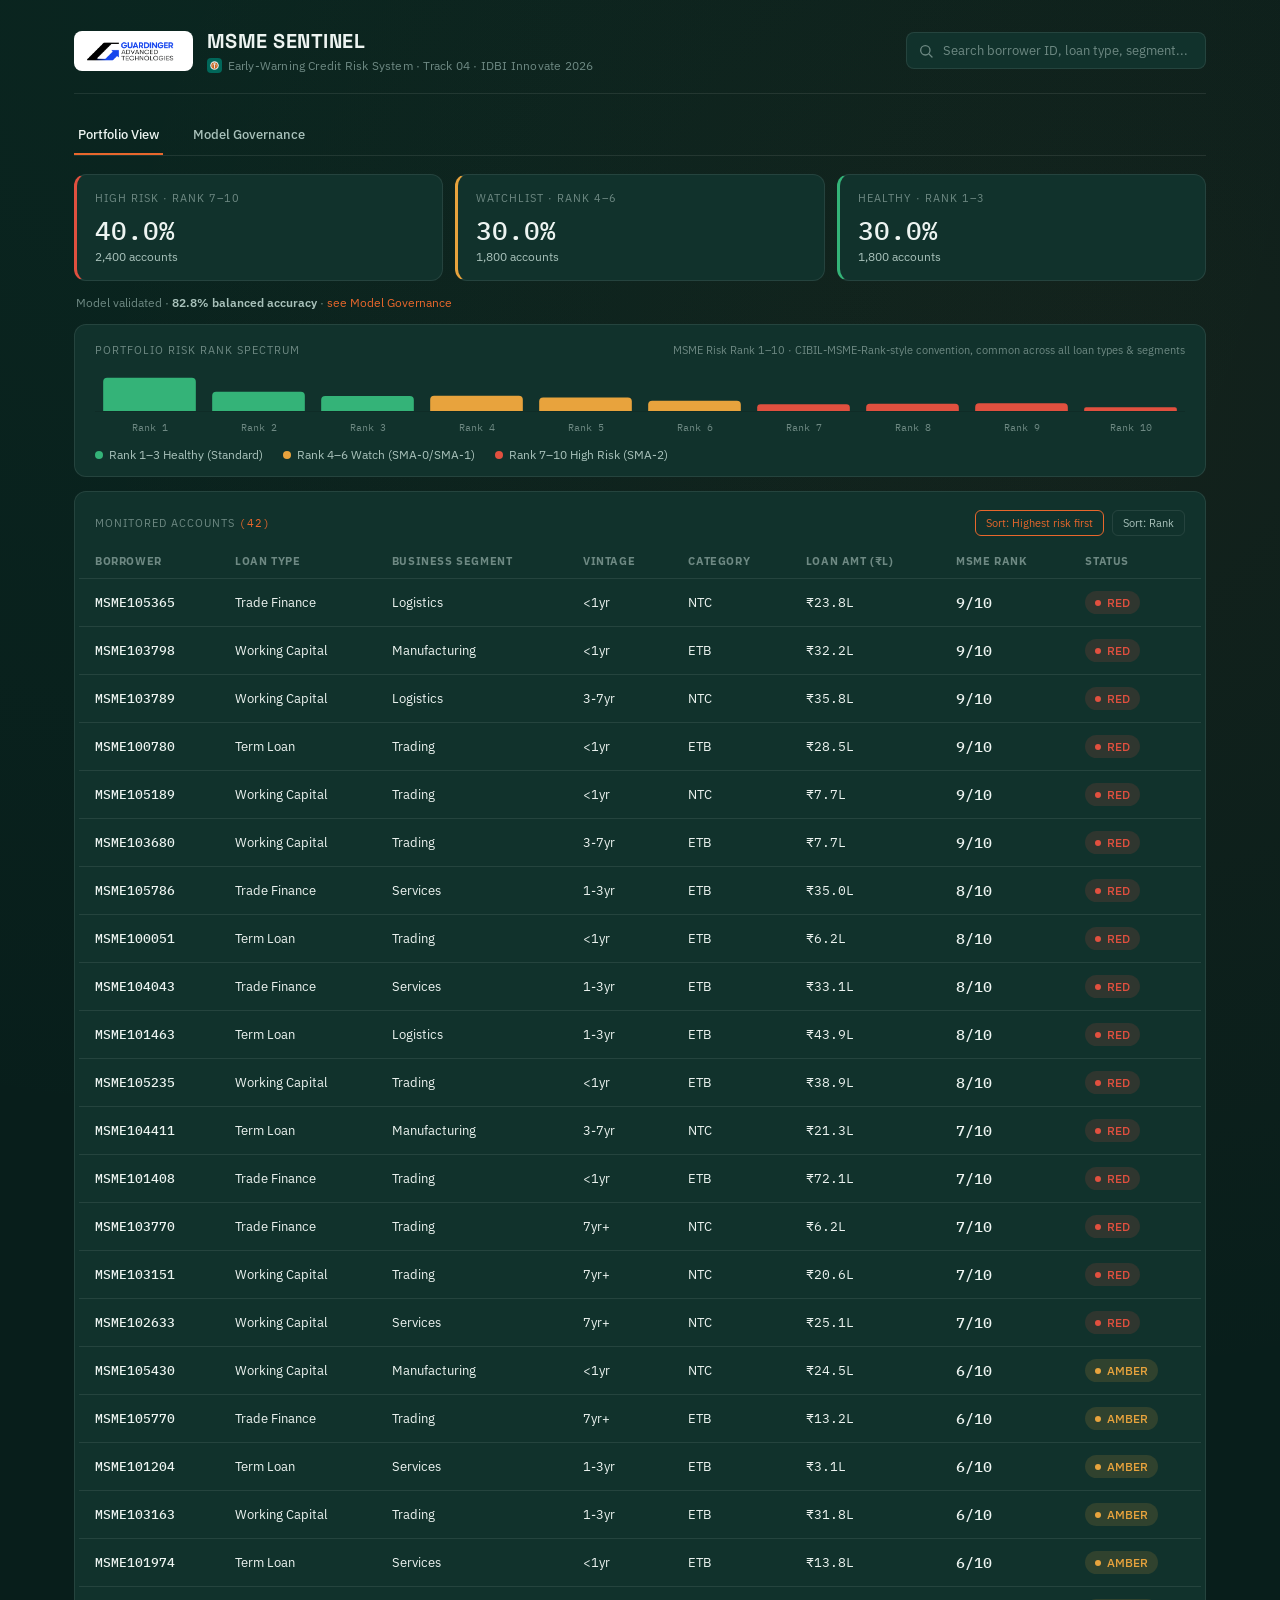
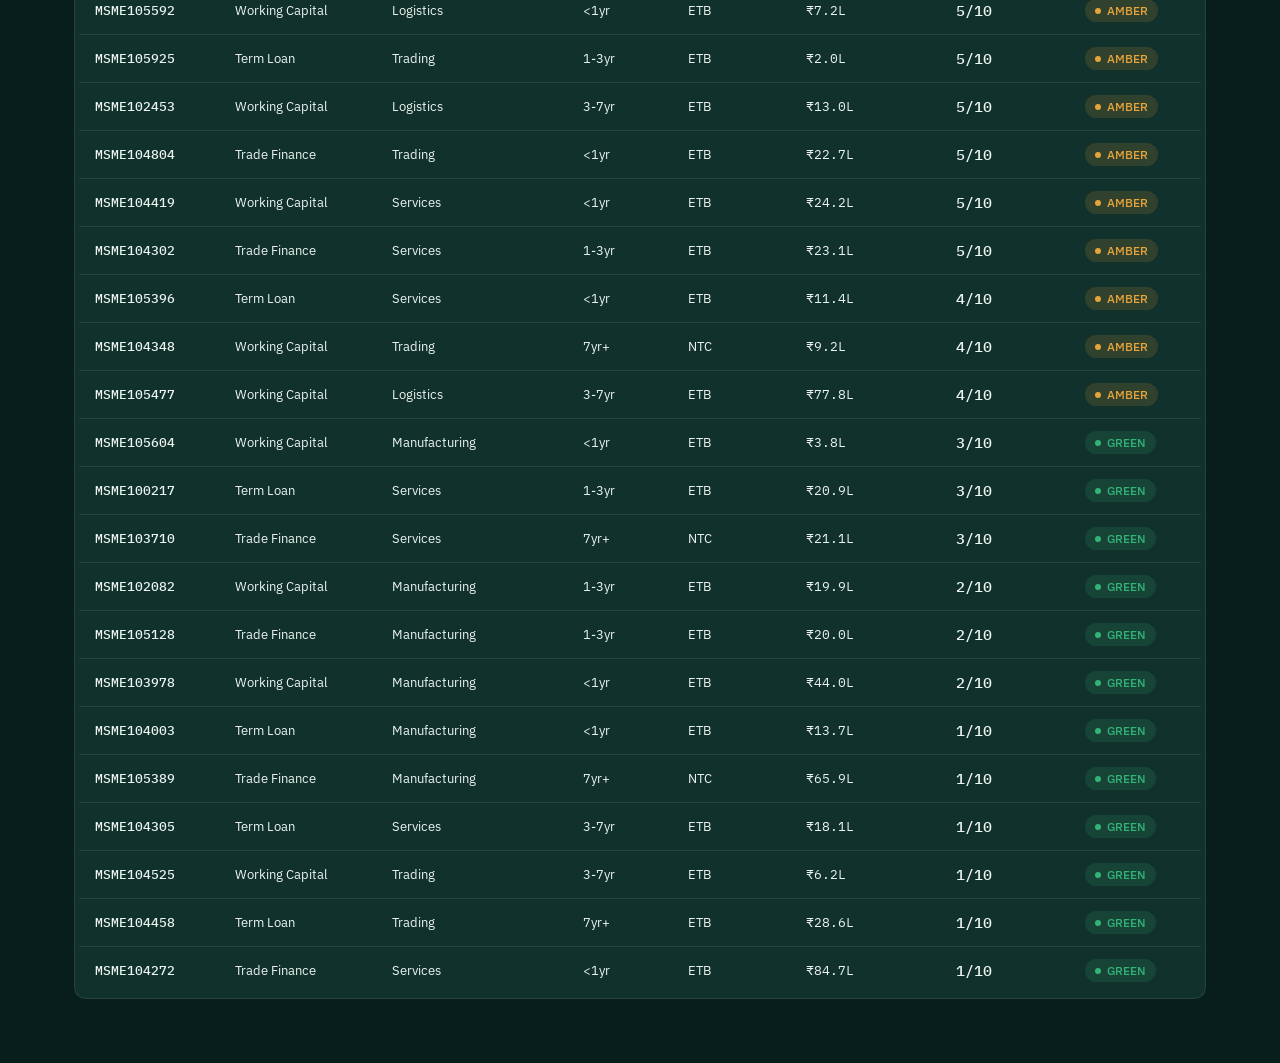
==== commit 1753548c: "Improve model methodology (hyperparameter tuning + richer features), fix hardcoded paths, refresh al" ====
--- a/dashboard/index.html
+++ b/dashboard/index.html
@@ -112,12 +112,9 @@
       <div class="gov-metrics-grid" id="govMetricsGrid"></div>
 
       <div class="gov-callout">
-        <strong>Why balanced accuracy, not raw accuracy:</strong> on this imbalanced default dataset, a model
-        that predicts "no default" for every account can score 90%+ raw accuracy while being useless.
-        Balanced accuracy (average of sensitivity and specificity) is still honestly "accuracy" — just measured
-        correctly. AUC-ROC, KS-statistic, and Gini coefficient are the industry-standard credit-risk metrics that
-        confirm this number reflects real discriminative power, not an artifact of class imbalance.
-        Full reasoning: <code>docs/metrics_note.md</code>.
+        <strong>Why balanced accuracy:</strong> it correctly accounts for class imbalance in default data, unlike raw accuracy.
+        AUC-ROC, KS-statistic, and Gini confirm the same discriminative power independently.
+        Methodology: <code>docs/metrics_note.md</code>.
       </div>
     </section>
   </div>
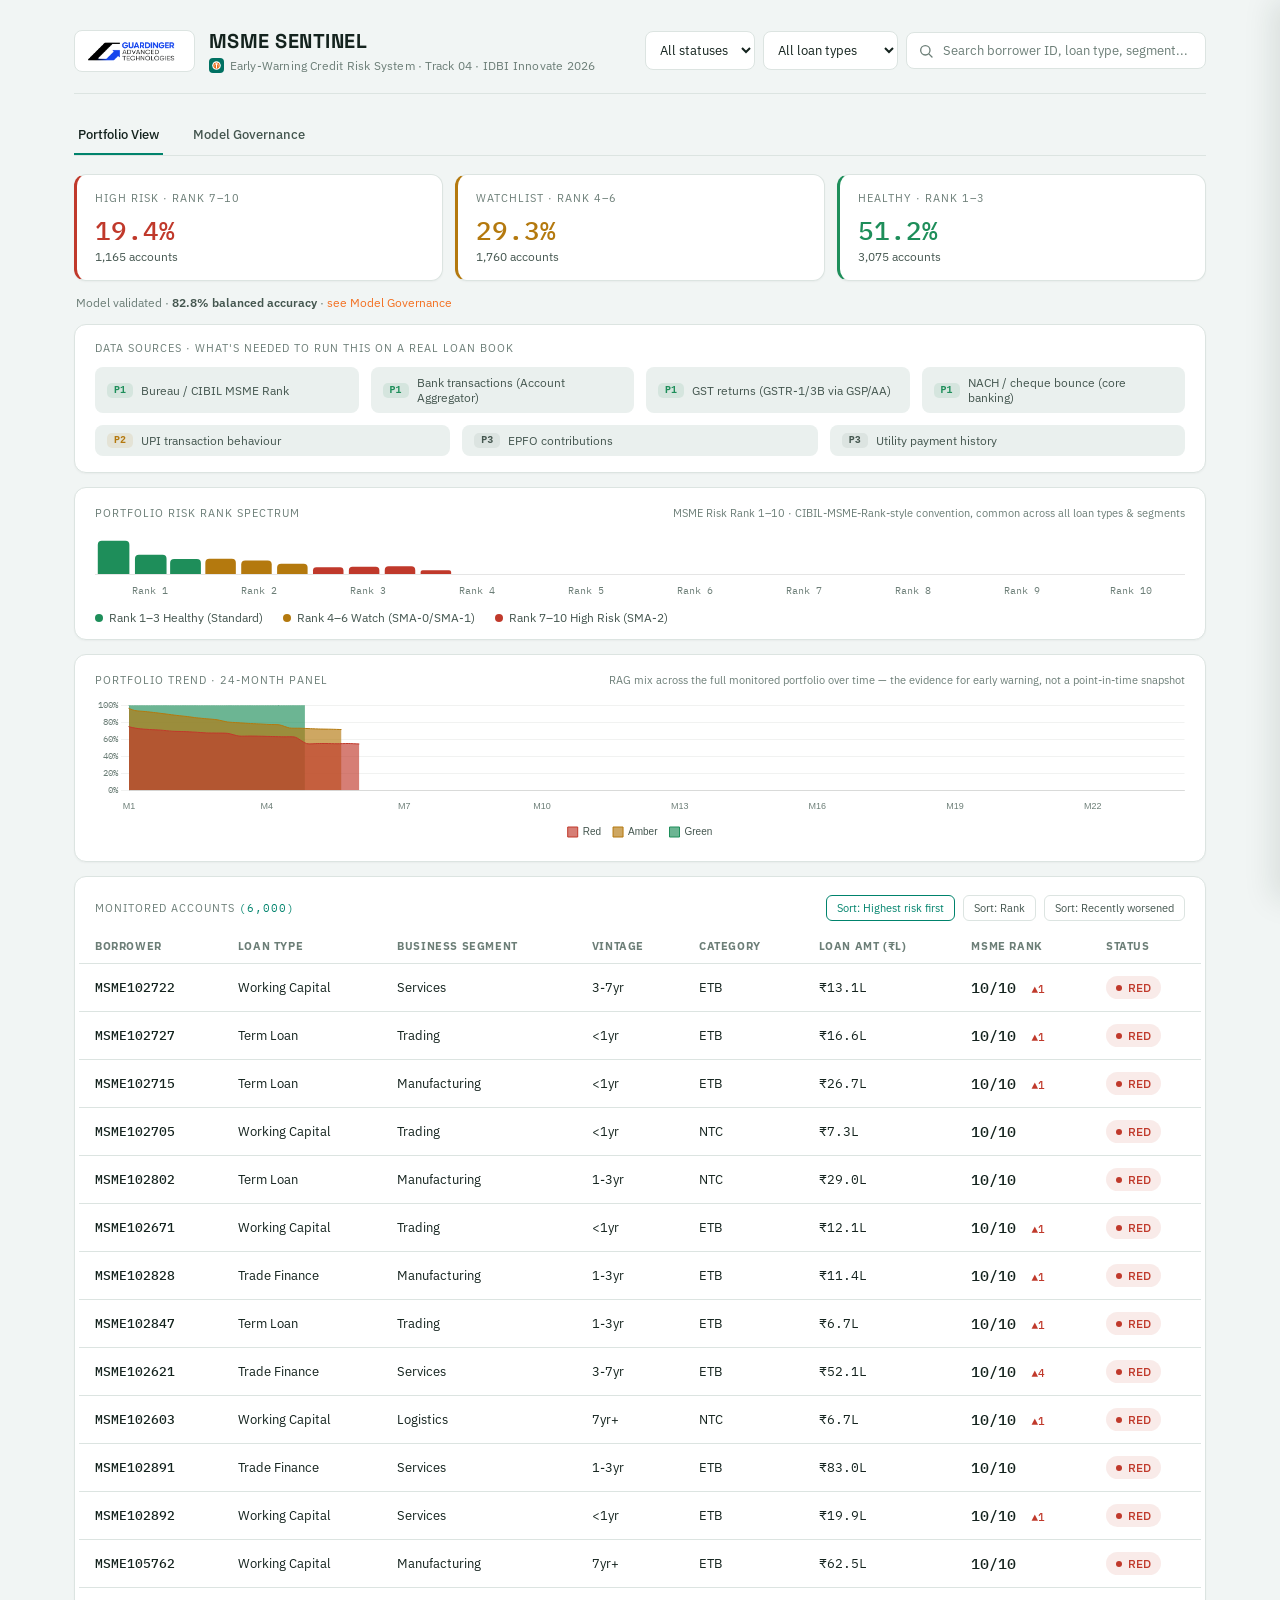
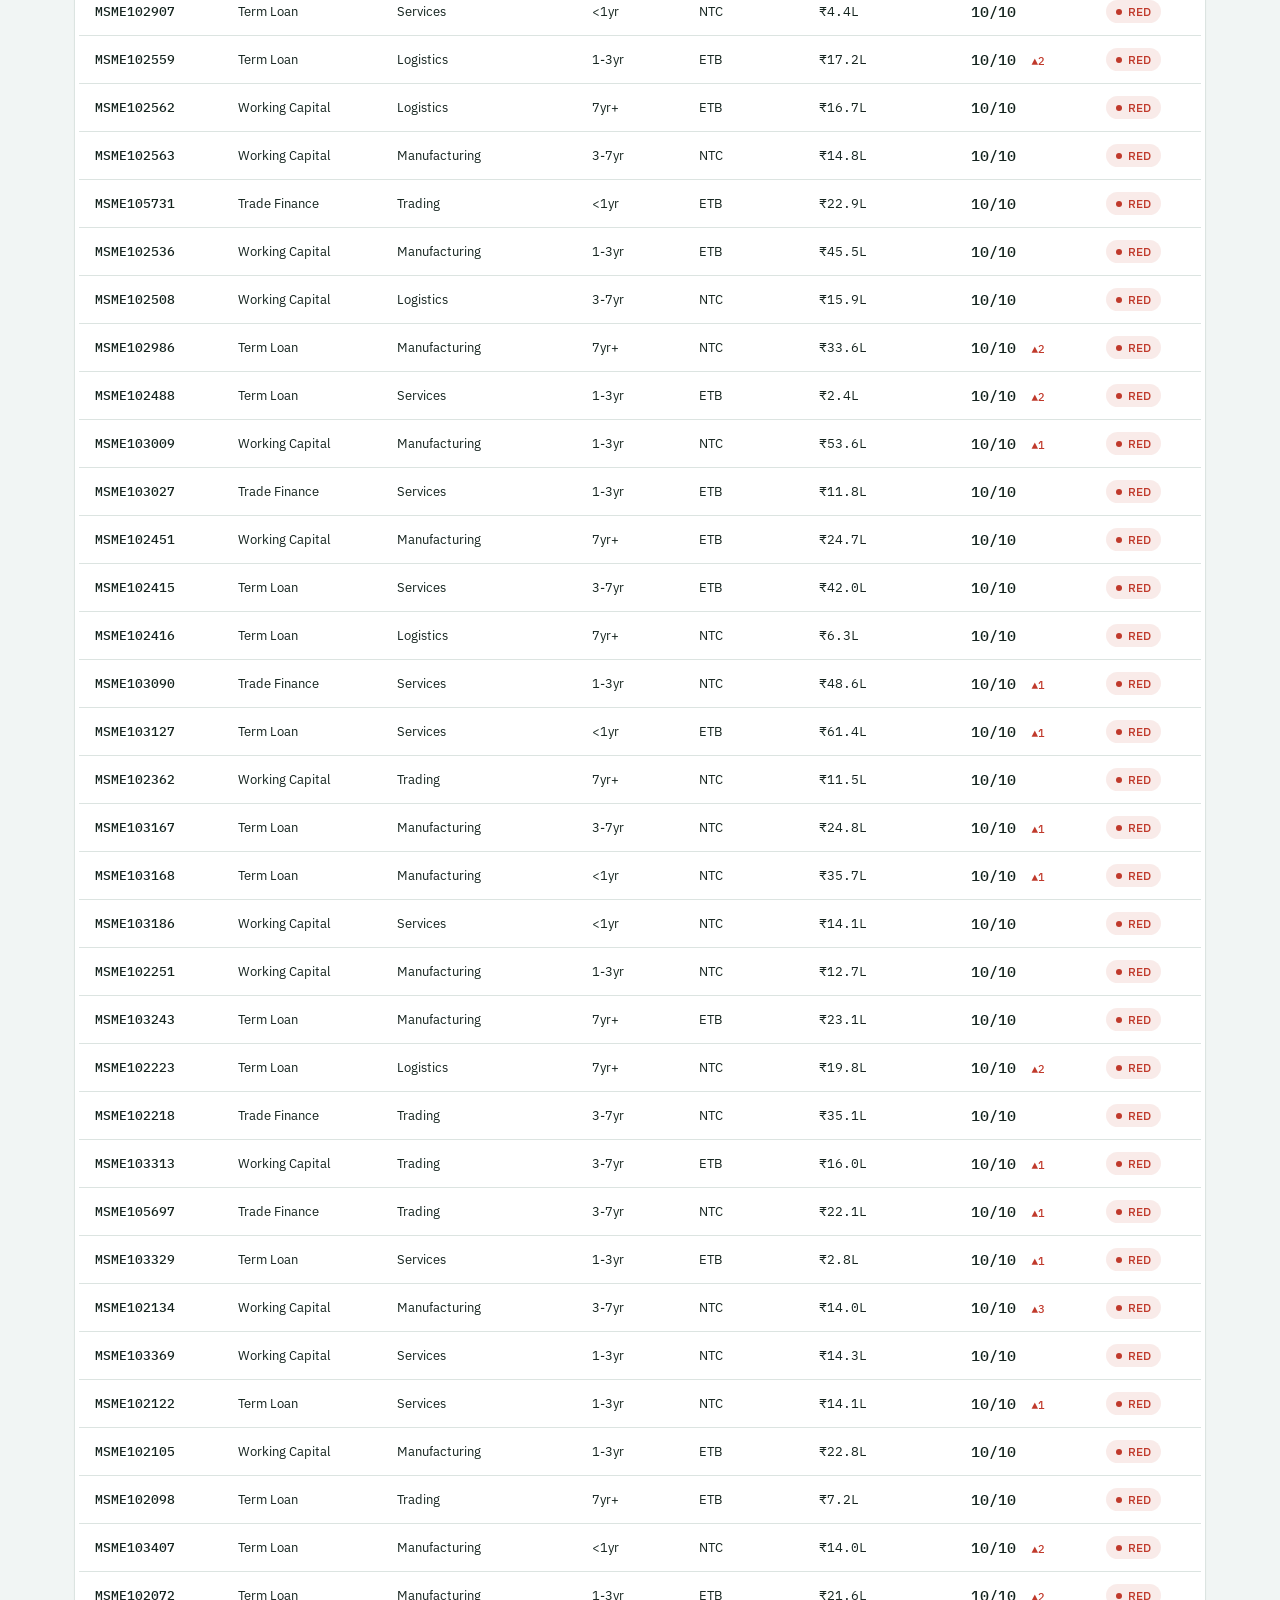
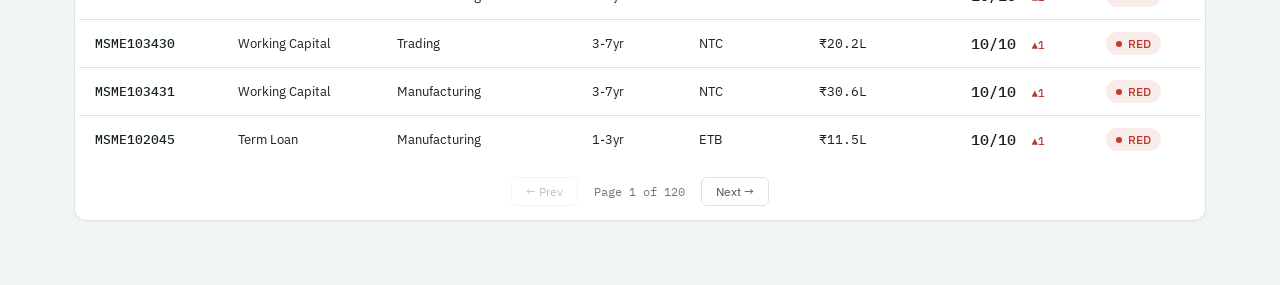
==== commit 90aeb558: "Add live monitoring features, fix RAG distribution bug, rebuild as light IDBI-branded theme, and imp" ====
--- a/dashboard/index.html
+++ b/dashboard/index.html
@@ -3,7 +3,7 @@
 <head>
 <meta charset="UTF-8" />
 <meta name="viewport" content="width=device-width, initial-scale=1.0" />
-<title>MSME Sentinel — Early Warning System | IDBI Innovate 2026</title>
+<title>MSME Sentinel - Early Warning System | IDBI Innovate 2026</title>
 <link rel="icon" type="image/svg+xml" href="assets/idbi-bank-logo.svg">
 <link rel="preconnect" href="https://fonts.googleapis.com">
 <link href="https://fonts.googleapis.com/css2?family=Space+Grotesk:wght@500;600;700&family=IBM+Plex+Sans:wght@400;500;600&family=IBM+Plex+Mono:wght@400;500;600&display=swap" rel="stylesheet">
@@ -28,9 +28,23 @@
       </div>
     </div>
     <div class="topbar-right">
-      <div class="search-wrap">
-        <svg class="search-icon" viewBox="0 0 24 24" width="16" height="16"><circle cx="11" cy="11" r="7" fill="none" stroke="currentColor" stroke-width="2"/><line x1="21" y1="21" x2="16.65" y2="16.65" stroke="currentColor" stroke-width="2" stroke-linecap="round"/></svg>
-        <input id="searchInput" type="text" placeholder="Search borrower ID, loan type, segment..." />
+      <div class="filter-row">
+        <select id="filterRag" class="filter-select">
+          <option value="ALL">All statuses</option>
+          <option value="RED">Red only</option>
+          <option value="AMBER">Amber only</option>
+          <option value="GREEN">Green only</option>
+        </select>
+        <select id="filterLoanType" class="filter-select">
+          <option value="ALL">All loan types</option>
+          <option value="Term Loan">Term Loan</option>
+          <option value="Working Capital">Working Capital</option>
+          <option value="Trade Finance">Trade Finance</option>
+        </select>
+        <div class="search-wrap">
+          <svg class="search-icon" viewBox="0 0 24 24" width="16" height="16"><circle cx="11" cy="11" r="7" fill="none" stroke="currentColor" stroke-width="2"/><line x1="21" y1="21" x2="16.65" y2="16.65" stroke="currentColor" stroke-width="2" stroke-linecap="round"/></svg>
+          <input id="searchInput" type="text" placeholder="Search borrower ID, loan type, segment..." />
+        </div>
       </div>
     </div>
   </header>
@@ -47,6 +61,11 @@
 
     <div class="portfolio-accuracy-note" id="portfolioAccuracyNote"></div>
 
+    <section class="datasource-panel">
+      <div class="datasource-header">DATA SOURCES &middot; WHAT'S NEEDED TO RUN THIS ON A REAL LOAN BOOK</div>
+      <div class="datasource-row" id="dataSourcesRow"></div>
+    </section>
+
     <section class="spectrum-panel">
       <div class="spectrum-header">
         <span>PORTFOLIO RISK RANK SPECTRUM</span>
@@ -60,12 +79,21 @@
       </div>
     </section>
 
+    <section class="spectrum-panel">
+      <div class="spectrum-header">
+        <span>PORTFOLIO TREND &middot; 24-MONTH PANEL</span>
+        <span class="spectrum-sub">RAG mix across the full monitored portfolio over time &mdash; the evidence for early warning, not a point-in-time snapshot</span>
+      </div>
+      <div id="portfolioTrendWrap" style="height:150px;"><canvas id="portfolioTrendChart"></canvas></div>
+    </section>
+
     <section class="table-panel">
       <div class="table-header-row">
         <div class="table-title">MONITORED ACCOUNTS <span id="accountCount"></span></div>
         <div class="table-sort">
           <button class="sort-btn active" data-sort="risk">Sort: Highest risk first</button>
           <button class="sort-btn" data-sort="rank">Sort: Rank</button>
+          <button class="sort-btn" data-sort="worsened">Sort: Recently worsened</button>
         </div>
       </div>
       <div class="table-wrap">
@@ -84,6 +112,11 @@
           </thead>
           <tbody id="accountsTbody"></tbody>
         </table>
+      </div>
+      <div class="pagination" id="pagination">
+        <button id="pagePrev" class="page-btn">&larr; Prev</button>
+        <span id="pageInfo" class="page-info"></span>
+        <button id="pageNext" class="page-btn">Next &rarr;</button>
       </div>
     </section>
   </div>
--- a/dashboard/style.css
+++ b/dashboard/style.css
@@ -1,20 +1,26 @@
 :root {
-  --ink-950: #081E1B;
-  --ink-900: #0C2723;
-  --panel-850: #11322C;
-  --panel-800: #163B34;
-  --hairline: rgba(237, 244, 241, 0.09);
-  --text-hi: #EDF4F1;
-  --text-mid: #A9C2BB;
-  --text-low: #6E8983;
-  --accent-orange: #E8672C;
-  --accent-orange-dim: rgba(232, 103, 44, 0.16);
-  --green: #34B378;
-  --green-dim: rgba(52, 179, 120, 0.14);
-  --amber: #E8A33D;
-  --amber-dim: rgba(232, 163, 61, 0.14);
-  --red: #E1503F;
-  --red-dim: rgba(225, 80, 63, 0.14);
+  /* Light, IDBI-brand-aligned theme for an internal bank risk tool --
+     conservative, white/light-gray surfaces, teal as the primary brand
+     accent (IDBI's own logo color), semantic RAG colors reserved for
+     status only. */
+  --ink-950: #F1F5F4;   /* page background */
+  --ink-900: #FFFFFF;   /* drawer background */
+  --panel-850: #FFFFFF; /* card background */
+  --panel-800: #EAF0EE; /* nested/inset panel background */
+  --hairline: #DCE4E1;
+  --text-hi: #14231E;
+  --text-mid: #44564F;
+  --text-low: #6C7E77;
+  --accent-teal: #00836C;   /* IDBI's actual brand teal, sampled from idbibank.in */
+  --accent-teal-dim: rgba(0, 131, 108, 0.10);
+  --accent-orange: #F37021; /* IDBI's actual CTA orange, sampled from idbibank.in -- used sparingly for real actions (pagination), not decoratively */
+  --accent-orange-dim: rgba(243, 112, 33, 0.10);
+  --green: #1E8E5A;
+  --green-dim: rgba(30, 142, 90, 0.10);
+  --amber: #B4790E;
+  --amber-dim: rgba(180, 121, 14, 0.10);
+  --red: #C0392B;
+  --red-dim: rgba(192, 57, 43, 0.10);
 
   --font-display: 'Space Grotesk', sans-serif;
   --font-body: 'IBM Plex Sans', sans-serif;
@@ -39,7 +45,7 @@
 .status-spinner {
   width: 32px; height: 32px;
   border: 3px solid var(--hairline);
-  border-top-color: var(--accent-orange);
+  border-top-color: var(--accent-teal);
   border-radius: 50%;
   animation: status-spin 0.8s linear infinite;
 }
@@ -62,9 +68,6 @@
 body {
   margin: 0;
   background: var(--ink-950);
-  background-image:
-    radial-gradient(circle at 15% 0%, rgba(52,179,120,0.05), transparent 40%),
-    radial-gradient(circle at 85% 15%, rgba(232,103,44,0.05), transparent 40%);
   color: var(--text-hi);
   font-family: var(--font-body);
   -webkit-font-smoothing: antialiased;
@@ -92,6 +95,7 @@
   display: inline-flex;
   align-items: center;
   background: #fff;
+  border: 1px solid var(--hairline);
   border-radius: 8px;
   padding: 7px 11px;
   line-height: 0;
@@ -116,13 +120,31 @@
   width: 15px; height: 15px;
   border-radius: 4px;
   margin-right: 6px;
-  opacity: 0.88;
   flex-shrink: 0;
 }
 .topbar-right {
   display: flex;
   align-items: center;
 }
+.filter-row {
+  display: flex;
+  align-items: center;
+  gap: 8px;
+  flex-wrap: wrap;
+}
+.filter-select {
+  background: var(--panel-850);
+  border: 1px solid var(--hairline);
+  border-radius: 8px;
+  padding: 9px 10px;
+  color: var(--text-hi);
+  font-family: var(--font-body);
+  font-size: 13px;
+  outline: none;
+  cursor: pointer;
+  transition: border-color 0.15s;
+}
+.filter-select:focus { border-color: var(--accent-teal); }
 .search-wrap {
   position: relative;
   display: flex;
@@ -145,7 +167,7 @@
   outline: none;
   transition: border-color 0.15s;
 }
-#searchInput:focus { border-color: var(--accent-orange); }
+#searchInput:focus { border-color: var(--accent-teal); }
 #searchInput::placeholder { color: var(--text-low); }
 
 /* ---------- Summary strip ---------- */
@@ -163,6 +185,7 @@
   border-radius: 12px;
   padding: 16px 18px;
   border-left: 3px solid transparent;
+  box-shadow: 0 1px 2px rgba(20, 35, 30, 0.04);
 }
 .rag-tile.green { border-left-color: var(--green); }
 .rag-tile.amber { border-left-color: var(--amber); }
@@ -179,6 +202,9 @@
   font-size: 26px;
   font-weight: 500;
 }
+.rag-tile.green .rag-tile-value { color: var(--green); }
+.rag-tile.amber .rag-tile-value { color: var(--amber); }
+.rag-tile.red .rag-tile-value { color: var(--red); }
 .rag-tile-sub { font-size: 12px; color: var(--text-mid); margin-top: 2px; }
 
 .portfolio-accuracy-note {
@@ -207,7 +233,7 @@
 .metric-value {
   font-family: var(--font-mono);
   font-size: 20px;
-  color: var(--accent-orange);
+  color: var(--accent-teal);
 }
 .metric-label { font-size: 11px; color: var(--text-mid); margin-top: 2px; }
 
@@ -218,6 +244,7 @@
   border-radius: 12px;
   padding: 18px 20px 14px;
   margin-bottom: 14px;
+  box-shadow: 0 1px 2px rgba(20, 35, 30, 0.04);
 }
 .spectrum-header {
   display: flex;
@@ -241,12 +268,46 @@
 .dot.amber { background: var(--amber); }
 .dot.green { background: var(--green); }
 
+/* ---------- Data sources ---------- */
+.datasource-panel {
+  background: var(--panel-850);
+  border: 1px solid var(--hairline);
+  border-radius: 12px;
+  padding: 16px 20px;
+  margin-bottom: 14px;
+  box-shadow: 0 1px 2px rgba(20, 35, 30, 0.04);
+}
+.datasource-header {
+  font-size: 11px; letter-spacing: 1px; color: var(--text-low);
+  margin-bottom: 12px;
+}
+.datasource-row { display: flex; gap: 12px; flex-wrap: wrap; }
+.datasource-chip {
+  display: flex; align-items: center; gap: 8px;
+  background: var(--panel-800);
+  border-radius: 8px;
+  padding: 8px 12px;
+  font-size: 12px;
+  flex: 1; min-width: 220px;
+}
+.datasource-phase {
+  font-family: var(--font-mono);
+  font-size: 10px; font-weight: 600;
+  padding: 2px 7px; border-radius: 5px;
+  flex-shrink: 0;
+}
+.datasource-phase.p1 { background: var(--green-dim); color: var(--green); }
+.datasource-phase.p2 { background: var(--amber-dim); color: var(--amber); }
+.datasource-phase.p3 { background: var(--hairline); color: var(--text-mid); }
+.datasource-label { color: var(--text-mid); }
+
 /* ---------- Table ---------- */
 .table-panel {
   background: var(--panel-850);
   border: 1px solid var(--hairline);
   border-radius: 12px;
   padding: 6px 4px 4px;
+  box-shadow: 0 1px 2px rgba(20, 35, 30, 0.04);
 }
 .table-header-row {
   display: flex; justify-content: space-between; align-items: center;
@@ -256,7 +317,7 @@
 .table-title {
   font-size: 11px; letter-spacing: 1px; color: var(--text-low);
 }
-#accountCount { color: var(--accent-orange); font-family: var(--font-mono); }
+#accountCount { color: var(--accent-teal); font-family: var(--font-mono); }
 .table-sort { display: flex; gap: 8px; }
 .sort-btn {
   background: transparent;
@@ -268,7 +329,7 @@
   cursor: pointer;
   font-family: var(--font-body);
 }
-.sort-btn.active { border-color: var(--accent-orange); color: var(--accent-orange); }
+.sort-btn.active { border-color: var(--accent-teal); color: var(--accent-teal); }
 
 .table-wrap { overflow-x: auto; }
 table { width: 100%; border-collapse: collapse; }
@@ -289,7 +350,7 @@
   white-space: nowrap;
 }
 tbody tr { cursor: pointer; transition: background 0.1s; }
-tbody tr:hover { background: rgba(237,244,241,0.03); }
+tbody tr:hover { background: rgba(0, 131, 108, 0.035); }
 tbody tr:last-child td { border-bottom: none; }
 .mono { font-family: var(--font-mono); }
 .borrower-id { color: var(--text-hi); font-family: var(--font-mono); font-weight: 500; }
@@ -308,11 +369,54 @@
 .badge.red .dot { background: var(--red); }
 
 .score-cell { font-family: var(--font-mono); font-size: 15px; font-weight: 500; color: var(--text-hi); }
+.rank-delta { font-size: 11px; margin-left: 6px; font-family: var(--font-mono); }
+.rank-delta.worse { color: var(--red); }
+.rank-delta.better { color: var(--green); }
+
+/* ---------- Pagination ---------- */
+.pagination {
+  display: flex; align-items: center; justify-content: center; gap: 16px;
+  padding: 14px 16px 10px;
+}
+.page-btn {
+  background: transparent;
+  border: 1px solid var(--hairline);
+  color: var(--text-mid);
+  font-size: 12px;
+  padding: 6px 14px;
+  border-radius: 6px;
+  cursor: pointer;
+  font-family: var(--font-body);
+}
+.page-btn:hover:not(:disabled) { border-color: var(--accent-orange); color: var(--accent-orange); }
+.page-btn:disabled { opacity: 0.35; cursor: default; }
+.page-info { font-size: 12px; color: var(--text-low); font-family: var(--font-mono); }
+
+/* ---------- Quantified reason codes ---------- */
+.reason-metric {
+  font-size: 11.5px;
+  color: var(--text-low);
+  margin-top: 2px;
+  font-family: var(--font-mono);
+}
+.reason-phase {
+  font-family: var(--font-mono);
+  margin-right: 6px;
+  vertical-align: 1px;
+}
+
+/* ---------- Runway ---------- */
+.dw-runway {
+  font-size: 12px;
+  color: var(--text-mid);
+  margin-top: 8px;
+}
+.dw-runway strong { color: var(--amber); }
 
 /* ---------- Drawer ---------- */
 .scrim {
   position: fixed; inset: 0;
-  background: rgba(4,12,10,0.55);
+  background: rgba(10, 20, 17, 0.45);
   backdrop-filter: blur(2px);
   opacity: 0; pointer-events: none;
   transition: opacity 0.2s;
@@ -325,6 +429,7 @@
   width: min(460px, 92vw);
   background: var(--ink-900);
   border-left: 1px solid var(--hairline);
+  box-shadow: -8px 0 28px rgba(20, 35, 30, 0.10);
   transform: translateX(100%);
   transition: transform 0.25s cubic-bezier(.4,0,.2,1);
   z-index: 50;
@@ -357,12 +462,13 @@
 
 .reason-list { list-style: none; padding: 0; margin: 0; }
 .reason-list li {
-  display: flex; align-items: center; gap: 10px;
+  display: flex; align-items: flex-start; gap: 10px;
   padding: 9px 0; font-size: 13.5px;
   border-bottom: 1px solid var(--hairline);
 }
 .reason-list li:last-child { border-bottom: none; }
-.reason-list .rdot { width: 6px; height: 6px; border-radius: 50%; flex-shrink: 0; }
+.reason-list .rdot { width: 6px; height: 6px; border-radius: 50%; flex-shrink: 0; margin-top: 5px; }
+.reason-list .rtext { display: flex; flex-direction: column; gap: 2px; }
 
 .meta-grid {
   display: grid; grid-template-columns: 1fr 1fr; gap: 12px 16px;
@@ -393,7 +499,7 @@
   border-bottom: 2px solid transparent;
   transition: color 0.15s, border-color 0.15s;
 }
-.tab-btn.active { color: var(--text-hi); border-bottom-color: var(--accent-orange); }
+.tab-btn.active { color: var(--text-hi); border-bottom-color: var(--accent-teal); }
 .tab-btn:hover:not(.active) { color: var(--text-hi); }
 .tab-panel.hidden { display: none; }
 
@@ -403,6 +509,7 @@
   border: 1px solid var(--hairline);
   border-radius: 12px;
   padding: 24px 26px;
+  box-shadow: 0 1px 2px rgba(20, 35, 30, 0.04);
 }
 .gov-header { margin-bottom: 20px; }
 .gov-title { font-family: var(--font-display); font-size: 16px; font-weight: 600; }
@@ -422,7 +529,7 @@
   font-family: var(--font-mono);
   font-size: 42px;
   font-weight: 500;
-  color: var(--accent-orange);
+  color: var(--accent-teal);
 }
 .gov-primary-desc { font-size: 13px; color: var(--text-hi); }
 .gov-note { font-size: 11.5px; color: var(--text-low); }
@@ -445,17 +552,20 @@
   font-size: 12.5px;
   line-height: 1.6;
   color: var(--text-mid);
-  border-left: 3px solid var(--accent-orange);
+  border-left: 3px solid var(--accent-teal);
   padding: 12px 16px;
-  background: rgba(232,103,44,0.06);
+  background: rgba(0, 131, 108, 0.05);
   border-radius: 0 8px 8px 0;
 }
-.gov-callout code { font-family: var(--font-mono); font-size: 11.5px; color: var(--accent-orange); }
+.gov-callout code { font-family: var(--font-mono); font-size: 11.5px; color: var(--accent-teal); }
 
 @media (max-width: 720px) {
   .rag-tiles { flex-wrap: wrap; }
   .rag-tile { flex: 1 1 calc(50% - 6px); min-width: 0; }
   #searchInput { width: 100%; }
   .topbar-right { width: 100%; }
+  .filter-row { width: 100%; }
+  .filter-row .search-wrap { flex: 1 1 100%; }
+  .filter-select { flex: 1 1 calc(50% - 4px); }
   .gov-metrics-grid { grid-template-columns: repeat(2, 1fr); }
 }
